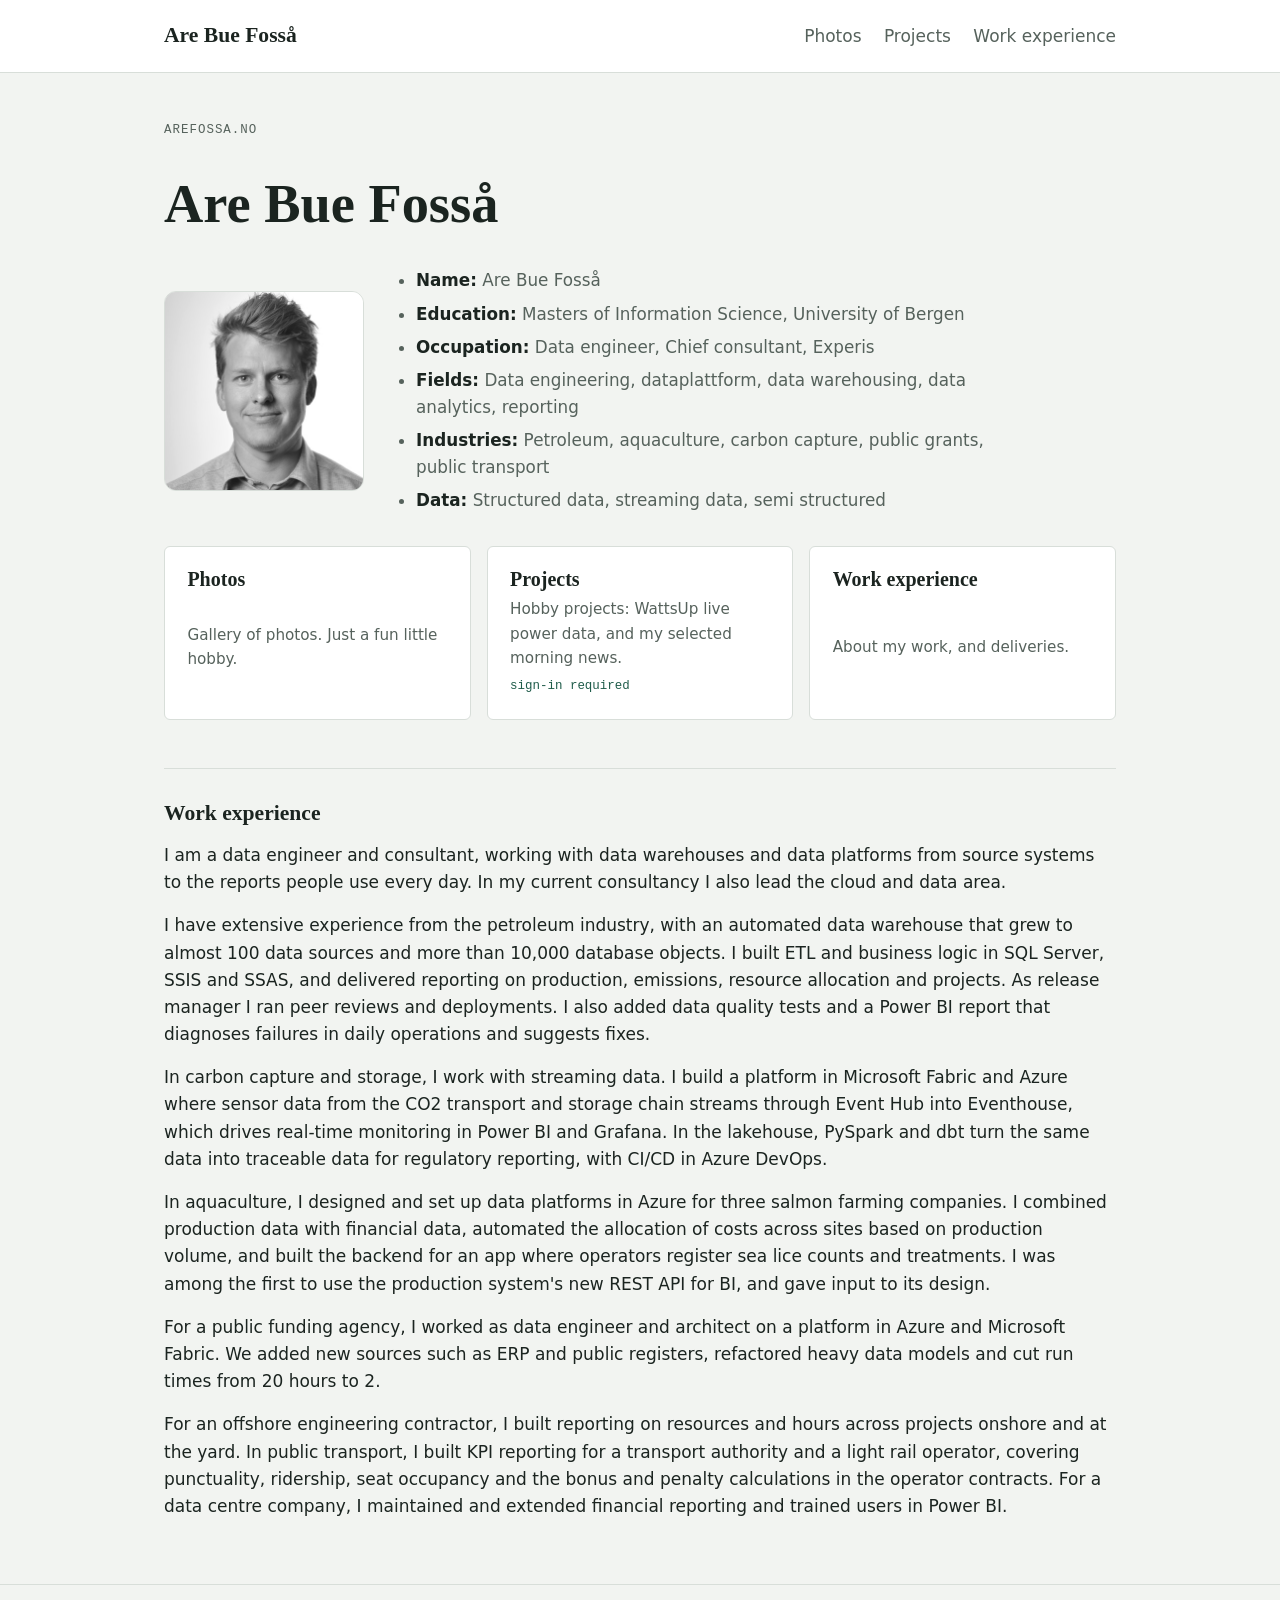
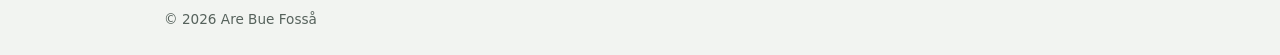
==== index.html @ d6a7818d "flyttet til projects, og lagt til xkcd" ====
<!doctype html>
<html lang="en">
<head>
  <meta charset="utf-8">
  <meta name="viewport" content="width=device-width, initial-scale=1, viewport-fit=cover">
  <title>Are Bue Fosså</title>
  <meta name="description" content="Are Bue Fosså, senior data engineer: photos, projects and work experience.">
  <link rel="icon" href="/assets/favicon.svg" type="image/svg+xml">
  <link rel="stylesheet" href="/assets/style.css">
</head>
<body>
  <header class="site-header">
    <div class="wrap">
      <a class="brand" href="/">Are Bue Fosså</a>
      <nav class="site-nav" aria-label="Main">
        <a href="/photos/">Photos</a>
        <a href="/projects/">Projects</a>
        <a href="/#experience">Work experience</a>
      </nav>
    </div>
  </header>

  <main>
    <div class="wrap">
      <p class="eyebrow">arefossa.no</p>
      <h1>Are Bue Fosså</h1>
      <div class="bio">
        <img class="portrait" src="/assets/portrait.jpg" alt="Are Bue Fosså" width="200" height="200">
        <ul class="facts">
          <li><strong>Name:</strong> Are Bue Fosså</li>
          <li><strong>Education:</strong> Masters of Information Science, University of Bergen</li>
          <li><strong>Occupation:</strong> Data engineer, Chief consultant, Experis</li>
          <li><strong>Fields:</strong> Data engineering, dataplattform, data warehousing, data analytics, reporting</li>
          <li><strong>Industries:</strong> Petroleum, aquaculture, carbon capture, public grants, public transport</li>
          <li><strong>Data:</strong> Structured data, streaming data, semi structured</li>
        </ul>
      </div>

      <ul class="tiles">
        <li>
          <a class="tile" href="/photos/">
            <h2>Photos</h2>
            <p>Gallery of photos. Just a fun little hobby.</p>
          </a>
        </li>
        <li>
          <a class="tile" href="/projects/">
            <h2>Projects</h2>
            <p>Hobby projects: WattsUp live power data, and my selected morning news.</p>
            <span class="meta">sign-in required</span>
          </a>
        </li>
        <li>
          <a class="tile" href="#experience">
            <h2>Work experience</h2>
            <p>About my work, and deliveries.</p>
          </a>
        </li>
      </ul>

      <section class="experience" id="experience" aria-labelledby="experience-title">
        <h2 id="experience-title">Work experience</h2>
        <div class="prose">
          <p>I am a data engineer and consultant, working with data warehouses and data platforms from
            source systems to the reports people use every day. In my current consultancy I also lead the
            cloud and data area.</p>
          <p>I have extensive experience from the petroleum industry, with an automated data warehouse that
            grew to almost 100 data sources and more than 10,000 database objects. I built ETL and business
            logic in SQL Server, SSIS and SSAS, and delivered reporting on production, emissions, resource
            allocation and projects. As release manager I ran peer reviews and deployments. I also added data
            quality tests and a Power BI report that diagnoses failures in daily operations and suggests
            fixes.</p>
          <p>In carbon capture and storage, I work with streaming data. I build a platform in Microsoft Fabric
            and Azure where sensor data from the CO2 transport and storage chain streams through Event Hub
            into Eventhouse, which drives real-time monitoring in Power BI and Grafana. In the lakehouse,
            PySpark and dbt turn the same data into traceable data for regulatory reporting, with CI/CD in
            Azure DevOps.</p>
          <p>In aquaculture, I designed and set up data platforms in Azure for three salmon farming companies.
            I combined production data with financial data, automated the allocation of costs across sites
            based on production volume, and built the backend for an app where operators register sea lice
            counts and treatments. I was among the first to use the production system's new REST API for BI,
            and gave input to its design.</p>
          <p>For a public funding agency, I worked as data engineer and architect on a platform in Azure and
            Microsoft Fabric. We added new sources such as ERP and public registers, refactored heavy data
            models and cut run times from 20 hours to 2.</p>
          <p>For an offshore engineering contractor, I built reporting on resources and hours across projects
            onshore and at the yard. In public transport, I built KPI reporting for a transport authority and a
            light rail operator, covering punctuality, ridership, seat occupancy and the bonus and penalty
            calculations in the operator contracts. For a data centre company, I maintained and extended
            financial reporting and trained users in Power BI.</p>
        </div>
      </section>
    </div>
  </main>

  <footer class="site-footer">
    <div class="wrap">© 2026 Are Bue Fosså</div>
  </footer>
</body>
</html>
---- assets/style.css ----
/* arefossa.no: en enkel personlig forside. Ingen eksterne fonter eller skript, så siden laster
   raskt og sender ingenting til andre. Fargene er tokens, med mørkt tema fra systemet. */
:root {
  --bg: #f2f4f1;
  --surface: #ffffff;
  --fg: #1b2420;
  --muted: #56625c;
  --line: #d8ded9;
  --accent: #1f5c4a;
  --accent-soft: #e2ece7;
  --font-display: Charter, "Bitstream Charter", "Sitka Text", Cambria, Georgia, serif;
  --font-body: system-ui, -apple-system, "Segoe UI", Roboto, "Helvetica Neue", sans-serif;
  --font-mono: ui-monospace, "Cascadia Mono", "SF Mono", Consolas, monospace;
  /* Bakgrunnen bak bildene på /photos/, lik i lyst og mørkt tema. */
  --stage: #0c100f;
  color-scheme: light;
}
@media (prefers-color-scheme: dark) {
  :root {
    --bg: #111715;
    --surface: #18201d;
    --fg: #e2e9e5;
    --muted: #9aa8a1;
    --line: #2a3531;
    --accent: #7cc6aa;
    --accent-soft: #1d2c27;
    color-scheme: dark;
  }
}

* { box-sizing: border-box; }
html { -webkit-text-size-adjust: 100%; }
/* Lenker til #experience glir ned, men ikke for den som har bedt om mindre bevegelse. */
@media (prefers-reduced-motion: no-preference) {
  html { scroll-behavior: smooth; }
}
body {
  margin: 0;
  background: var(--bg);
  color: var(--fg);
  font-family: var(--font-body);
  font-size: 17px;
  line-height: 1.6;
}
a { color: var(--accent); }
a:focus-visible { outline: 3px solid var(--accent); outline-offset: 3px; border-radius: 2px; }

.wrap {
  max-width: 62rem;
  margin: 0 auto;
  padding-left: max(20px, env(safe-area-inset-left, 0px));
  padding-right: max(20px, env(safe-area-inset-right, 0px));
}

/* Toppen: navnet til venstre, menyen til høyre. Brytes til to linjer på smale skjermer. */
.site-header { border-bottom: 1px solid var(--line); background: var(--surface); }
.site-header .wrap {
  display: flex;
  flex-wrap: wrap;
  align-items: baseline;
  justify-content: space-between;
  gap: 0.5rem 2rem;
  padding-block: 1.1rem;
}
.brand {
  font-family: var(--font-display);
  font-size: 1.35rem;
  font-weight: 700;
  color: var(--fg);
  text-decoration: none;
}
.site-nav { display: flex; flex-wrap: wrap; gap: 0.25rem 1.4rem; }
.site-nav a {
  color: var(--muted);
  text-decoration: none;
  font-weight: 500;
  white-space: nowrap;
  padding-block: 0.15rem;
  border-bottom: 2px solid transparent;
}
.site-nav a:hover { color: var(--fg); }
.site-nav a[aria-current="page"] { color: var(--fg); border-bottom-color: var(--accent); }
.ext { font-size: 0.8em; }

main .wrap { padding-block: 3rem 4rem; display: grid; gap: 2rem; }
.eyebrow {
  margin: 0;
  font-family: var(--font-mono);
  font-size: 0.78rem;
  letter-spacing: 0.08em;
  text-transform: uppercase;
  color: var(--muted);
}
h1, h2 { font-family: var(--font-display); line-height: 1.15; text-wrap: balance; margin: 0; }
h1 { font-size: clamp(2.2rem, 6vw, 3.4rem); }
h2 { font-size: 1.35rem; }
.lede { margin: 0; font-size: 1.15rem; color: var(--muted); }
/* Ingen egne maksbredder: alt innhold følger .wrap, så alle sider har samme bredde som forsiden. */
.prose { display: grid; gap: 1rem; }
.prose p { margin: 0; }

/* Forsiden: Work experience under flisene, litt ekstra luft over og en tynn strek som skille. */
.experience { display: grid; gap: 1rem; margin-top: 1rem; padding-top: 2rem; border-top: 1px solid var(--line); }

/* Forsiden: portrettet til venstre for punktlisten, over den på smale skjermer. */
.bio { display: grid; gap: 1.5rem; align-items: center; }
@media (min-width: 640px) {
  .bio { grid-template-columns: 200px 1fr; gap: 2rem; }
}
.portrait {
  display: block;
  width: 200px;
  max-width: 100%;
  height: auto;
  aspect-ratio: 1;
  object-fit: cover;
  border-radius: 12px;
  border: 1px solid var(--line);
}

/* Forsiden: punktlisten om meg. */
/* Ingen maksbredde: listen får hele plassen ved siden av bildet, like bredt som flisene under.
   Blir vinduet smalt, brytes linjene, og text-wrap: pretty hindrer at ett ord står alene. */
.facts { margin: 0; padding-left: 1.25rem; display: grid; gap: 0.4rem; color: var(--muted); font-size: 1.05rem; text-wrap: pretty; }
.facts strong { color: var(--fg); font-weight: 600; }

/* Forsiden: de tre valgene som fliser, tre eller én i bredden, så ingen står alene. */
.tiles {
  list-style: none;
  margin: 0;
  padding: 0;
  display: grid;
  grid-template-columns: 1fr;
  gap: 1rem;
}
@media (min-width: 720px) {
  .tiles { grid-template-columns: repeat(3, 1fr); }
}
.tile {
  display: grid;
  gap: 0.4rem;
  height: 100%;
  padding: 1.3rem 1.4rem 1.4rem;
  background: var(--surface);
  border: 1px solid var(--line);
  border-radius: 6px;
  color: var(--fg);
  text-decoration: none;
  transition: border-color 0.15s ease, transform 0.15s ease;
}
.tile:hover { border-color: var(--accent); transform: translateY(-2px); }
.tile h2 { font-size: 1.25rem; }
.tile p { margin: 0; color: var(--muted); font-size: 0.95rem; }
.tile .meta { font-family: var(--font-mono); font-size: 0.78rem; color: var(--accent); }

/* Bilder: miniatyrer øverst, valgt bilde stort under. Rammen har fast format (3:2) og mørk
   bakgrunn i begge temaer, så siden ikke hopper når bilder med ulikt format byttes. */
.viewer { display: grid; gap: 1rem; min-width: 0; }
.thumbs {
  position: relative;
  list-style: none;
  margin: 0;
  padding: 4px 4px 6px;
  display: flex;
  gap: 0.6rem;
  overflow-x: auto;
  scroll-snap-type: x proximity;
}
.thumbs li { flex: 0 0 auto; scroll-snap-align: start; }
.thumbs a {
  display: block;
  width: 8.5rem;
  aspect-ratio: 3 / 2;
  border-radius: 4px;
  overflow: hidden;
  background: var(--stage);
  opacity: 0.6;
  outline: 2px solid transparent;
  outline-offset: 2px;
  transition: opacity 0.15s ease, outline-color 0.15s ease;
}
.thumbs a:hover { opacity: 1; }
.thumbs a[aria-current="true"] { opacity: 1; outline-color: var(--accent); }
.thumbs a:focus-visible { opacity: 1; outline: 3px solid var(--accent); }
.thumbs img { display: block; width: 100%; height: 100%; object-fit: cover; }
@media (max-width: 559px) {
  .thumbs a { width: 6.5rem; }
}

.stage { position: relative; }
.stage figure { margin: 0; display: none; gap: 0.6rem; }
.viewer.js .stage figure.is-current,
.viewer:not(.js) .stage figure:target,
.viewer:not(.js) .stage:not(:has(figure:target)) figure:first-of-type { display: grid; }
/* Rammen er aldri høyere enn det meste av skjermen. Da blir den bredere enn 3:2, og bildet får
   mørke kanter på sidene i stedet. */
.frame {
  width: 100%;
  aspect-ratio: 3 / 2;
  max-height: 80vh;
  max-height: 80svh;
  background: var(--stage);
  border-radius: 6px;
  overflow: hidden;
  touch-action: pan-y;
}
.frame img { display: block; width: 100%; height: 100%; object-fit: contain; }
.stage figcaption { display: flex; flex-wrap: wrap; align-items: baseline; gap: 0.2rem 1rem; }
.stage .title { font-family: var(--font-display); font-weight: 700; font-size: 1.15rem; }
.stage .when, .stage .count { font-family: var(--font-mono); font-size: 0.8rem; color: var(--muted); }
.stage .count { margin-left: auto; }

/* Bla-knappene ligger over rammen, midt på høyden. Bare med skript. */
.nav {
  position: absolute;
  top: 0;
  left: 0;
  width: 100%;
  aspect-ratio: 3 / 2;
  max-height: 80vh;
  max-height: 80svh;
  display: flex;
  justify-content: space-between;
  align-items: center;
  padding: 0 0.6rem;
  pointer-events: none;
}
.viewer:not(.js) .nav { display: none; }
.nav button {
  pointer-events: auto;
  display: grid;
  place-items: center;
  width: 2.75rem;
  height: 2.75rem;
  padding: 0 0 0.15rem;
  border: 0;
  border-radius: 50%;
  background: rgb(0 0 0 / 0.45);
  color: #fff;
  font: 1.6rem/1 var(--font-body);
  cursor: pointer;
}
.nav button:hover { background: rgb(0 0 0 / 0.7); }
.nav button:focus-visible { outline: 3px solid #fff; outline-offset: 2px; }

.sr-only {
  position: absolute;
  width: 1px;
  height: 1px;
  margin: -1px;
  padding: 0;
  overflow: hidden;
  clip: rect(0 0 0 0);
  white-space: nowrap;
  border: 0;
}

/* Morning news: lenker til rapportene i Claude. */
.reports { list-style: none; margin: 0; padding: 0; display: grid; gap: 1rem; }
.report { display: grid; gap: 0.35rem; }
.note {
  margin: 0;
  padding: 0.8rem 1rem;
  border-left: 3px solid var(--accent);
  background: var(--accent-soft);
  border-radius: 0 4px 4px 0;
  color: var(--fg);
  font-size: 0.92rem;
}

/* Morning news: rapportene øverst og dagens xkcd under, i full bredde som resten av siden. */
.morning { display: grid; gap: 1.5rem; }
.morning-reports { display: grid; gap: 1rem; }
.xkcd { margin: 0; gap: 0.8rem; height: auto; }
.xkcd:hover { border-color: var(--line); transform: none; } /* boksen er ikke én lenke */
.xkcd-head { display: grid; gap: 0.2rem; }
.xkcd-title { color: inherit; text-decoration: none; }
.xkcd-title:hover { text-decoration: underline; }
/* Stripene er svart på hvitt, så de får hvit bakgrunn også i mørkt tema. */
.xkcd img { display: block; max-width: 100%; height: auto; margin-inline: auto; background: #fff; padding: 0.5rem; border-radius: 4px; }
.xkcd img[hidden] { display: none; }
.xkcd figcaption { display: grid; gap: 0.5rem; }
.xkcd-alt { font-style: italic; }
.xkcd .xkcd-credit { font-size: 0.8rem; }
.xkcd-credit a { color: inherit; }

/* Morning news: innlogging med Google og meldinger på sidene som leser fra Drive. */
.signin { display: flex; flex-wrap: wrap; align-items: center; gap: 0.5rem 1rem; }
.signin[hidden] { display: none; }
.button {
  font: inherit;
  font-weight: 600;
  padding: 0.55rem 1rem;
  border-radius: 4px;
  border: 1px solid var(--accent);
  background: var(--accent);
  color: var(--surface);
  cursor: pointer;
}
.button:disabled { opacity: 0.5; cursor: wait; }
.button:focus-visible { outline: 3px solid var(--accent); outline-offset: 2px; }
.status { margin: 0; font-size: 0.88rem; color: var(--muted); }
.message { margin: 0; padding: 1rem 1.1rem; background: var(--surface); border: 1px solid var(--line); border-radius: 6px; color: var(--muted); }

.site-footer { border-top: 1px solid var(--line); }
.site-footer .wrap { padding-block: 1.5rem; font-size: 0.85rem; color: var(--muted); }

@media (prefers-reduced-motion: reduce) {
  .tile, .thumbs a { transition: none; }
  .tile:hover { transform: none; }
}
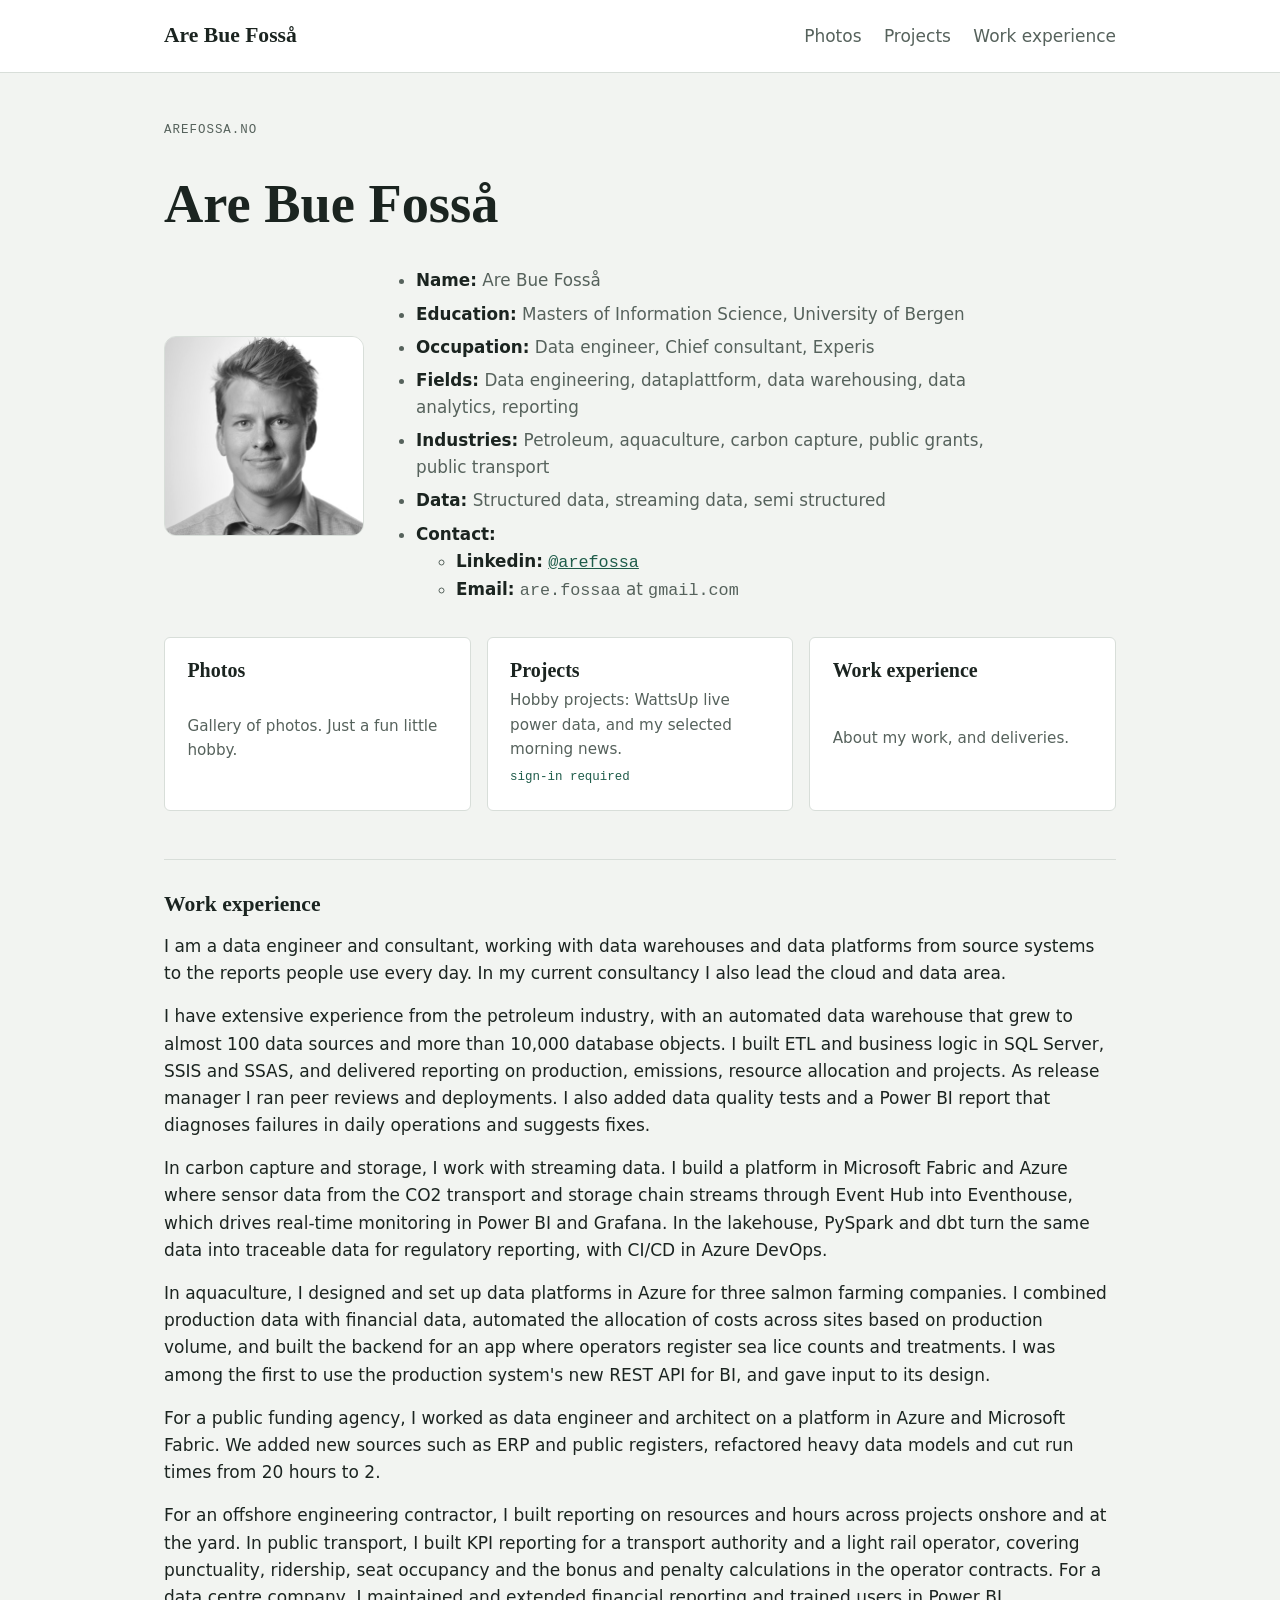
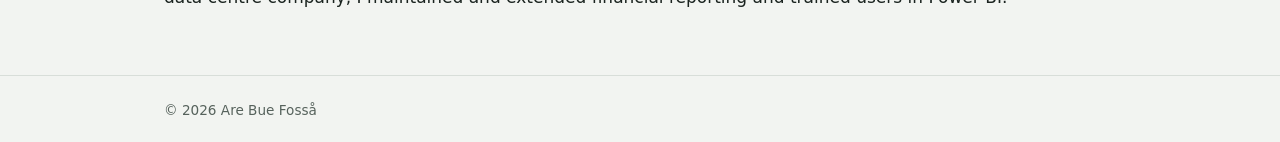
==== commit ed284877: "added contact" ====
--- a/index.html
+++ b/index.html
@@ -33,6 +33,14 @@
           <li><strong>Fields:</strong> Data engineering, dataplattform, data warehousing, data analytics, reporting</li>
           <li><strong>Industries:</strong> Petroleum, aquaculture, carbon capture, public grants, public transport</li>
           <li><strong>Data:</strong> Structured data, streaming data, semi structured</li>
+          <li><strong>Contact:</strong> 
+              <ul>
+                <li><strong>Linkedin:</strong> <a href="https://www.linkedin.com/in/are-foss%C3%A5-92b20882/">
+                  <code>@arefossa</code>
+                </a></li>
+                <li><strong>Email:</strong> <code>are.fossaa</code> at <code>gmail.com</code></li>
+              </ul>
+            </li>
         </ul>
       </div>
 
--- a/assets/style.css
+++ b/assets/style.css
@@ -124,7 +124,8 @@
 .facts { margin: 0; padding-left: 1.25rem; display: grid; gap: 0.4rem; color: var(--muted); font-size: 1.05rem; text-wrap: pretty; }
 .facts strong { color: var(--fg); font-weight: 600; }
 
-/* Forsiden: de tre valgene som fliser, tre eller én i bredden, så ingen står alene. */
+/* Fliser (forsiden og Projects): alle på én rad som fyller hele bredden, uansett om det er to eller
+   tre. På smale skjermer står de under hverandre, så ingen står alene på en rad. */
 .tiles {
   list-style: none;
   margin: 0;
@@ -134,7 +135,7 @@
   gap: 1rem;
 }
 @media (min-width: 720px) {
-  .tiles { grid-template-columns: repeat(3, 1fr); }
+  .tiles { grid-template-columns: none; grid-auto-flow: column; grid-auto-columns: 1fr; }
 }
 .tile {
   display: grid;
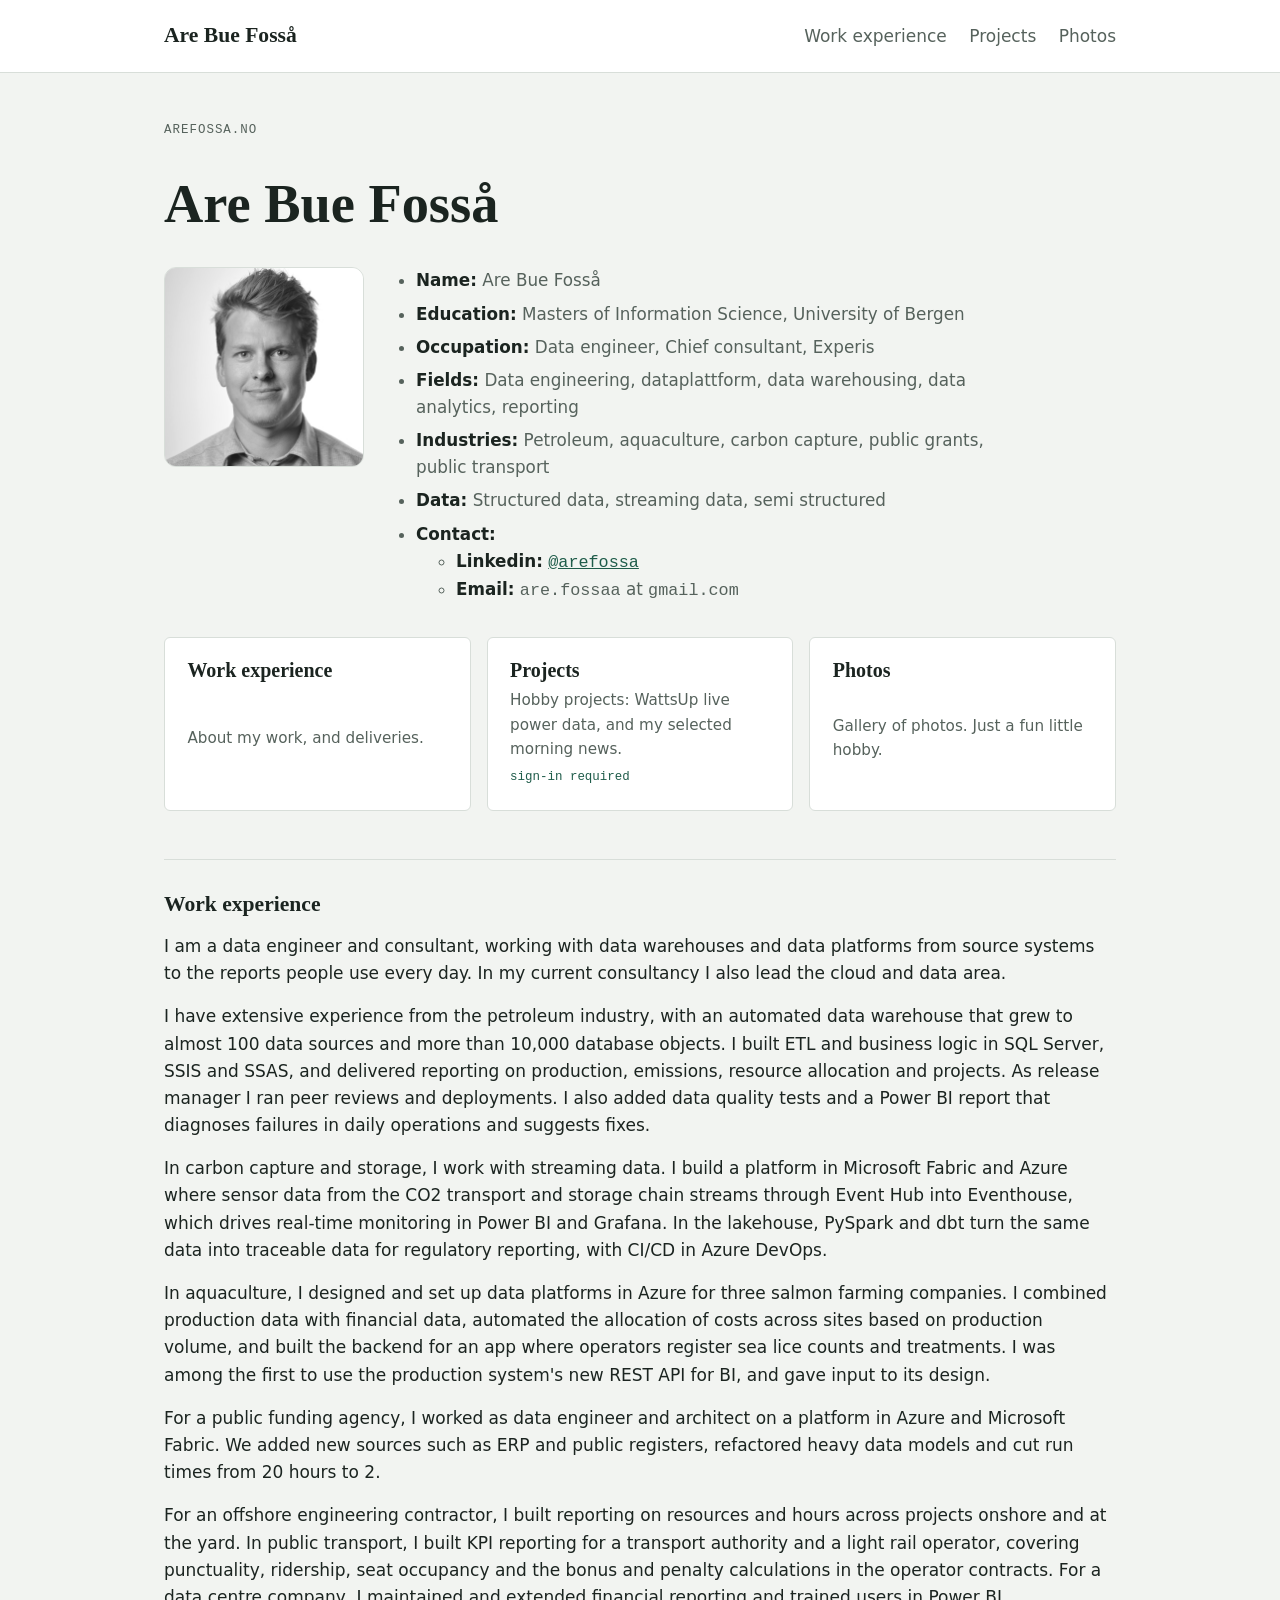
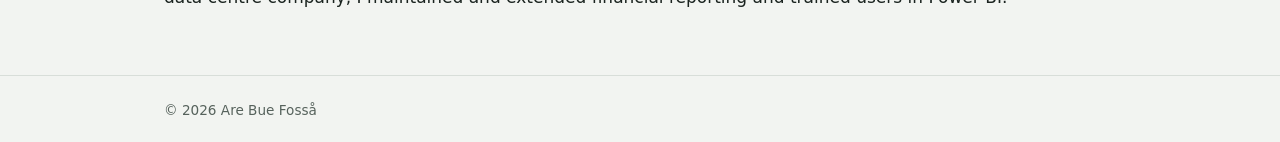
==== commit 2118c70d: "changed the order of objects" ====
--- a/index.html
+++ b/index.html
@@ -13,9 +13,9 @@
     <div class="wrap">
       <a class="brand" href="/">Are Bue Fosså</a>
       <nav class="site-nav" aria-label="Main">
+        <a href="/#experience">Work experience</a>
+        <a href="/projects/">Projects</a>
         <a href="/photos/">Photos</a>
-        <a href="/projects/">Projects</a>
-        <a href="/#experience">Work experience</a>
       </nav>
     </div>
   </header>
@@ -46,9 +46,9 @@
 
       <ul class="tiles">
         <li>
-          <a class="tile" href="/photos/">
-            <h2>Photos</h2>
-            <p>Gallery of photos. Just a fun little hobby.</p>
+          <a class="tile" href="#experience">
+            <h2>Work experience</h2>
+            <p>About my work, and deliveries.</p>
           </a>
         </li>
         <li>
@@ -59,9 +59,9 @@
           </a>
         </li>
         <li>
-          <a class="tile" href="#experience">
-            <h2>Work experience</h2>
-            <p>About my work, and deliveries.</p>
+          <a class="tile" href="/photos/">
+            <h2>Photos</h2>
+            <p>Gallery of photos. Just a fun little hobby.</p>
           </a>
         </li>
       </ul>
--- a/assets/style.css
+++ b/assets/style.css
@@ -102,8 +102,8 @@
 /* Forsiden: Work experience under flisene, litt ekstra luft over og en tynn strek som skille. */
 .experience { display: grid; gap: 1rem; margin-top: 1rem; padding-top: 2rem; border-top: 1px solid var(--line); }
 
-/* Forsiden: portrettet til venstre for punktlisten, over den på smale skjermer. */
-.bio { display: grid; gap: 1.5rem; align-items: center; }
+/* Forsiden: portrettet til venstre for punktlisten, toppen på linje med første punkt. Over listen på smale skjermer. */
+.bio { display: grid; gap: 1.5rem; align-items: start; }
 @media (min-width: 640px) {
   .bio { grid-template-columns: 200px 1fr; gap: 2rem; }
 }
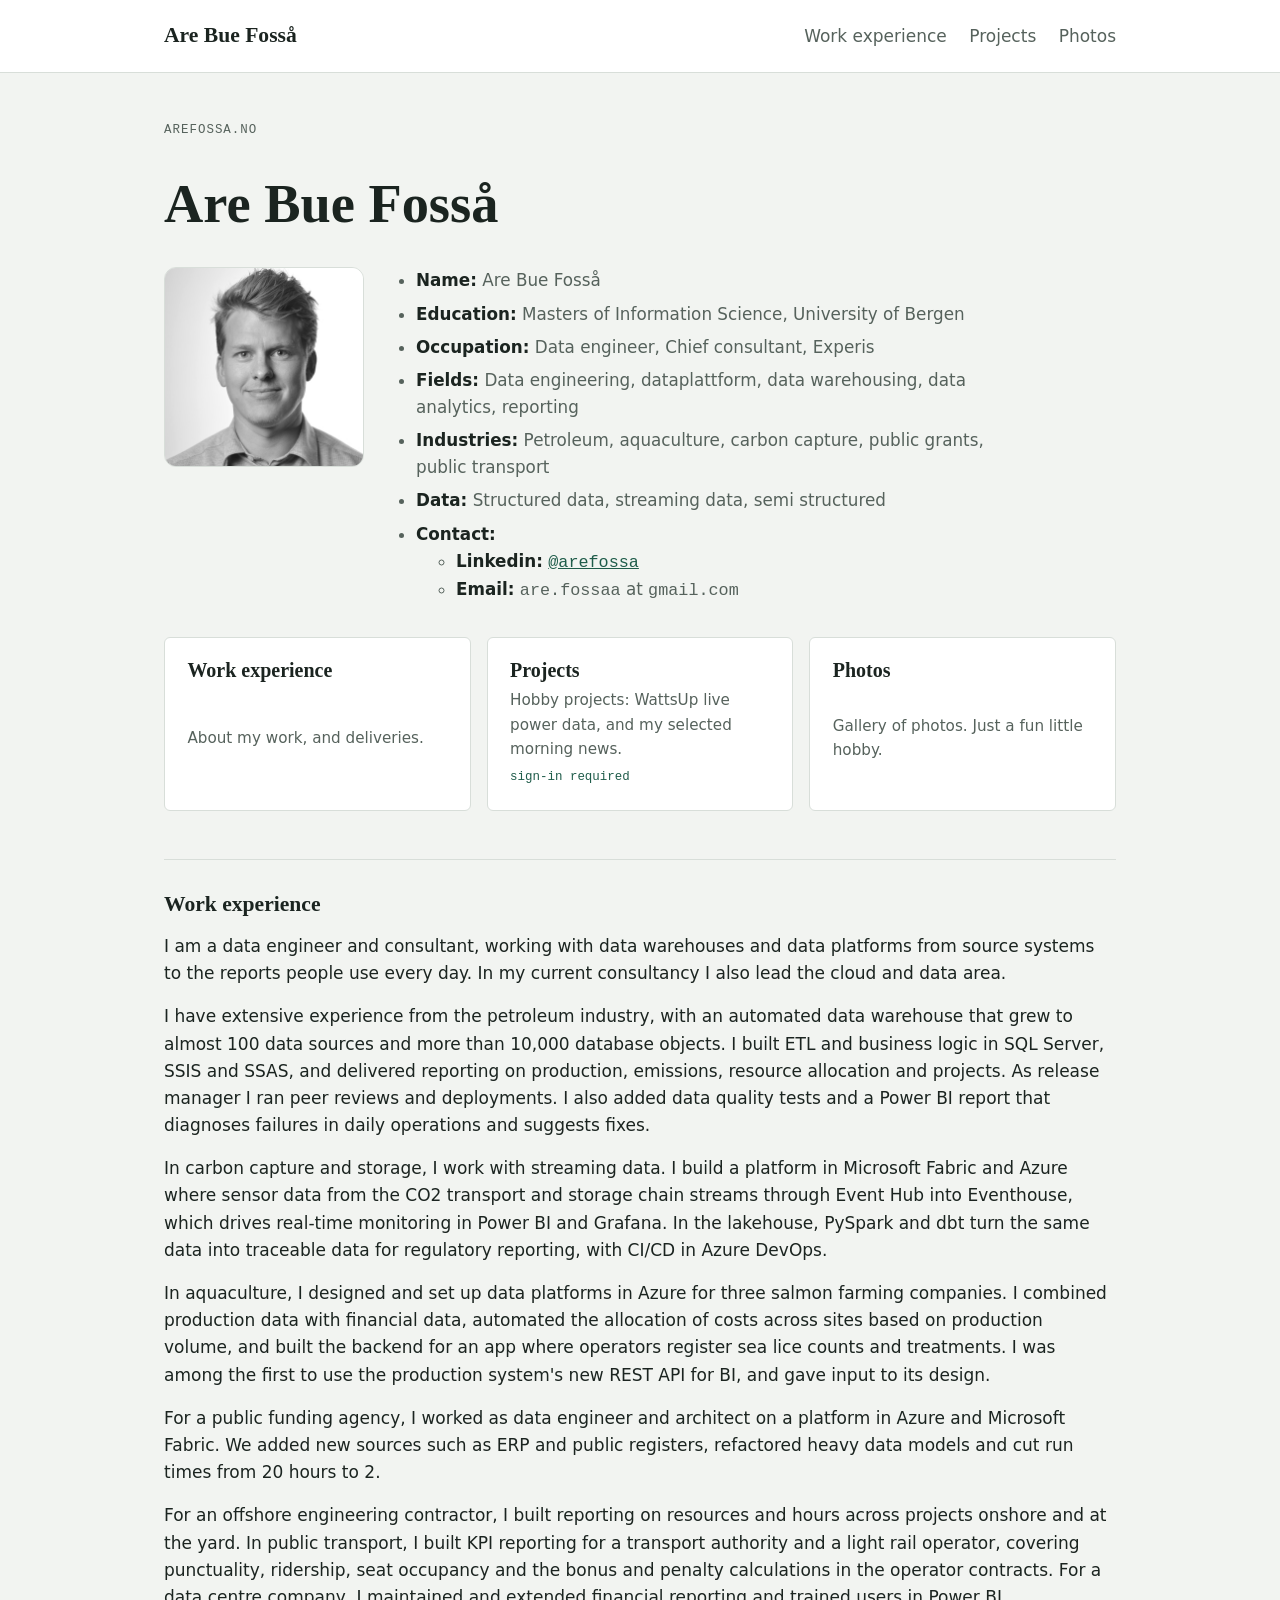
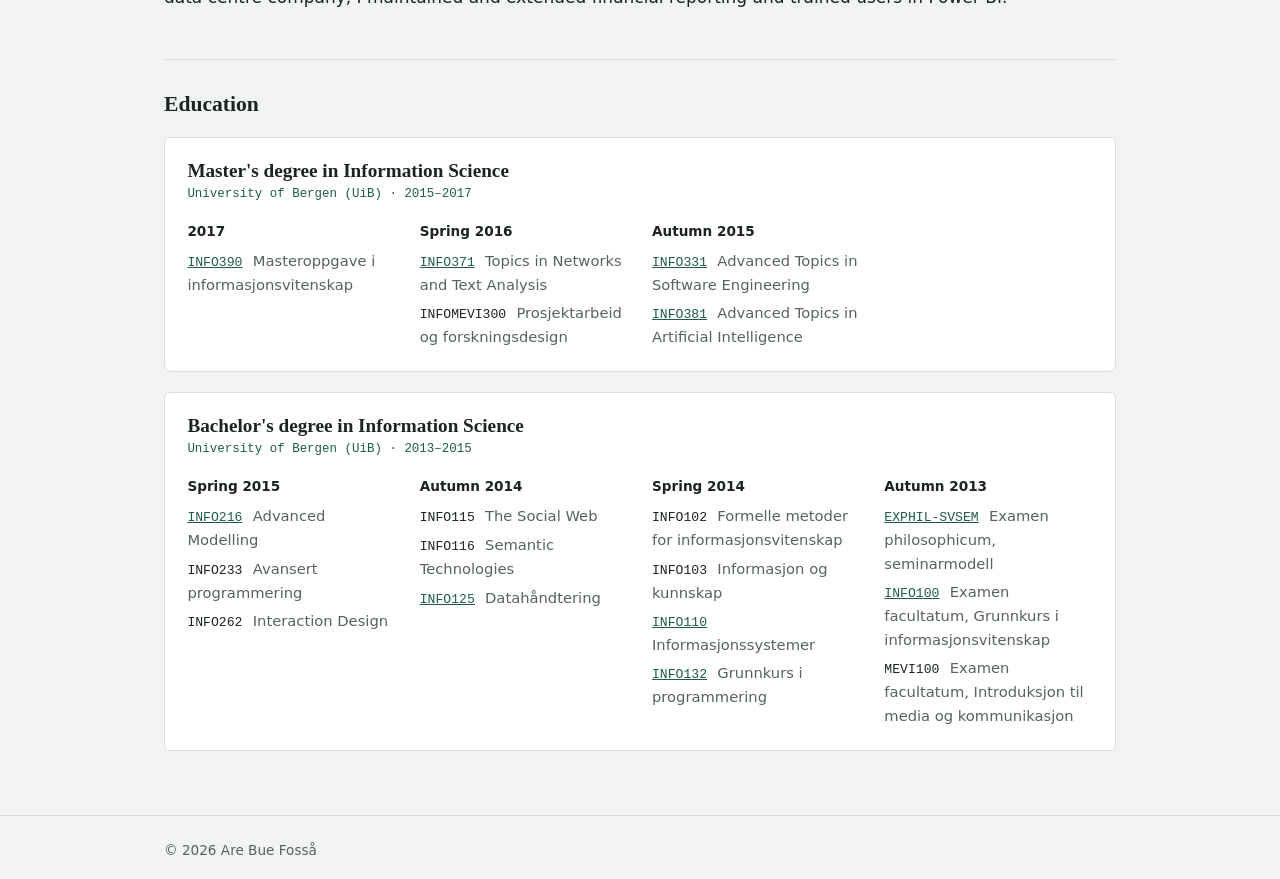
==== commit afbdeccf: "la til education" ====
--- a/index.html
+++ b/index.html
@@ -98,6 +98,83 @@
             financial reporting and trained users in Power BI.</p>
         </div>
       </section>
+
+      <!-- Fagkodene lenker til UiBs emnesider der de fortsatt finnes. Fag som er lagt ned (404 hos UiB)
+           står uten lenke. -->
+      <section class="education" id="education" aria-labelledby="education-title">
+        <h2 id="education-title">Education</h2>
+
+        <article class="degree">
+          <div class="degree-head">
+            <h3>Master's degree in Information Science</h3>
+            <p class="meta">University of Bergen (UiB) · 2015–2017</p>
+          </div>
+          <div class="terms">
+            <div class="term">
+              <h4>2017</h4>
+              <ul class="courses">
+                <li><a href="https://www.uib.no/en/studies/courses/info390">INFO390</a> Masteroppgave i informasjonsvitenskap</li>
+              </ul>
+            </div>
+            <div class="term">
+              <h4>Spring 2016</h4>
+              <ul class="courses">
+                <li><a href="https://www.uib.no/en/studies/courses/info371">INFO371</a> Topics in Networks and Text Analysis</li>
+                <li><span class="code">INFOMEVI300</span> Prosjektarbeid og forskningsdesign</li>
+              </ul>
+            </div>
+            <div class="term">
+              <h4>Autumn 2015</h4>
+              <ul class="courses">
+                <li><a href="https://www.uib.no/en/studies/courses/info331">INFO331</a> Advanced Topics in Software Engineering</li>
+                <li><a href="https://www.uib.no/en/studies/courses/info381">INFO381</a> Advanced Topics in Artificial Intelligence</li>
+              </ul>
+            </div>
+          </div>
+        </article>
+
+        <article class="degree">
+          <div class="degree-head">
+            <h3>Bachelor's degree in Information Science</h3>
+            <p class="meta">University of Bergen (UiB) · 2013–2015</p>
+          </div>
+          <div class="terms">
+            <div class="term">
+              <h4>Spring 2015</h4>
+              <ul class="courses">
+                <li><a href="https://www.uib.no/en/studies/courses/info216">INFO216</a> Advanced Modelling</li>
+                <li><span class="code">INFO233</span> Avansert programmering</li>
+                <li><span class="code">INFO262</span> Interaction Design</li>
+              </ul>
+            </div>
+            <div class="term">
+              <h4>Autumn 2014</h4>
+              <ul class="courses">
+                <li><span class="code">INFO115</span> The Social Web</li>
+                <li><span class="code">INFO116</span> Semantic Technologies</li>
+                <li><a href="https://www.uib.no/en/studies/courses/info125">INFO125</a> Datahåndtering</li>
+              </ul>
+            </div>
+            <div class="term">
+              <h4>Spring 2014</h4>
+              <ul class="courses">
+                <li><span class="code">INFO102</span> Formelle metoder for informasjonsvitenskap</li>
+                <li><span class="code">INFO103</span> Informasjon og kunnskap</li>
+                <li><a href="https://www.uib.no/en/studies/courses/info110">INFO110</a> Informasjonssystemer</li>
+                <li><a href="https://www.uib.no/en/studies/courses/info132">INFO132</a> Grunnkurs i programmering</li>
+              </ul>
+            </div>
+            <div class="term">
+              <h4>Autumn 2013</h4>
+              <ul class="courses">
+                <li><a href="https://www.uib.no/en/studies/courses/exphil-svsem">EXPHIL-SVSEM</a> Examen philosophicum, seminarmodell</li>
+                <li><a href="https://www.uib.no/en/studies/courses/info100">INFO100</a> Examen facultatum, Grunnkurs i informasjonsvitenskap</li>
+                <li><span class="code">MEVI100</span> Examen facultatum, Introduksjon til media og kommunikasjon</li>
+              </ul>
+            </div>
+          </div>
+        </article>
+      </section>
     </div>
   </main>
 
--- a/assets/style.css
+++ b/assets/style.css
@@ -100,7 +100,27 @@
 .prose p { margin: 0; }
 
 /* Forsiden: Work experience under flisene, litt ekstra luft over og en tynn strek som skille. */
-.experience { display: grid; gap: 1rem; margin-top: 1rem; padding-top: 2rem; border-top: 1px solid var(--line); }
+.experience, .education { display: grid; gap: 1rem; margin-top: 1rem; padding-top: 2rem; border-top: 1px solid var(--line); }
+
+/* Forsiden: Education. Ett kort per studieprogram, semestrene side om side i kortet og under
+   hverandre på smale skjermer. Kortene følger sidebredden, som alt annet. */
+.education { gap: 1.25rem; }
+.degree {
+  display: grid;
+  gap: 1rem;
+  padding: 1.3rem 1.4rem 1.4rem;
+  background: var(--surface);
+  border: 1px solid var(--line);
+  border-radius: 6px;
+}
+.degree-head { display: grid; gap: 0.2rem; }
+.degree h3 { margin: 0; font-family: var(--font-display); font-size: 1.2rem; line-height: 1.2; }
+.degree .meta { margin: 0; font-family: var(--font-mono); font-size: 0.78rem; color: var(--accent); }
+.terms { display: grid; gap: 1rem 1.5rem; grid-template-columns: repeat(auto-fill, minmax(13rem, 1fr)); }
+.term h4 { margin: 0 0 0.4rem; font-size: 0.85rem; font-weight: 600; color: var(--fg); }
+.courses { list-style: none; margin: 0; padding: 0; display: grid; gap: 0.3rem; color: var(--muted); font-size: 0.92rem; }
+.courses a, .courses .code { font-family: var(--font-mono); font-size: 0.82rem; margin-right: 0.35rem; }
+.courses .code { color: var(--fg); }
 
 /* Forsiden: portrettet til venstre for punktlisten, toppen på linje med første punkt. Over listen på smale skjermer. */
 .bio { display: grid; gap: 1.5rem; align-items: start; }
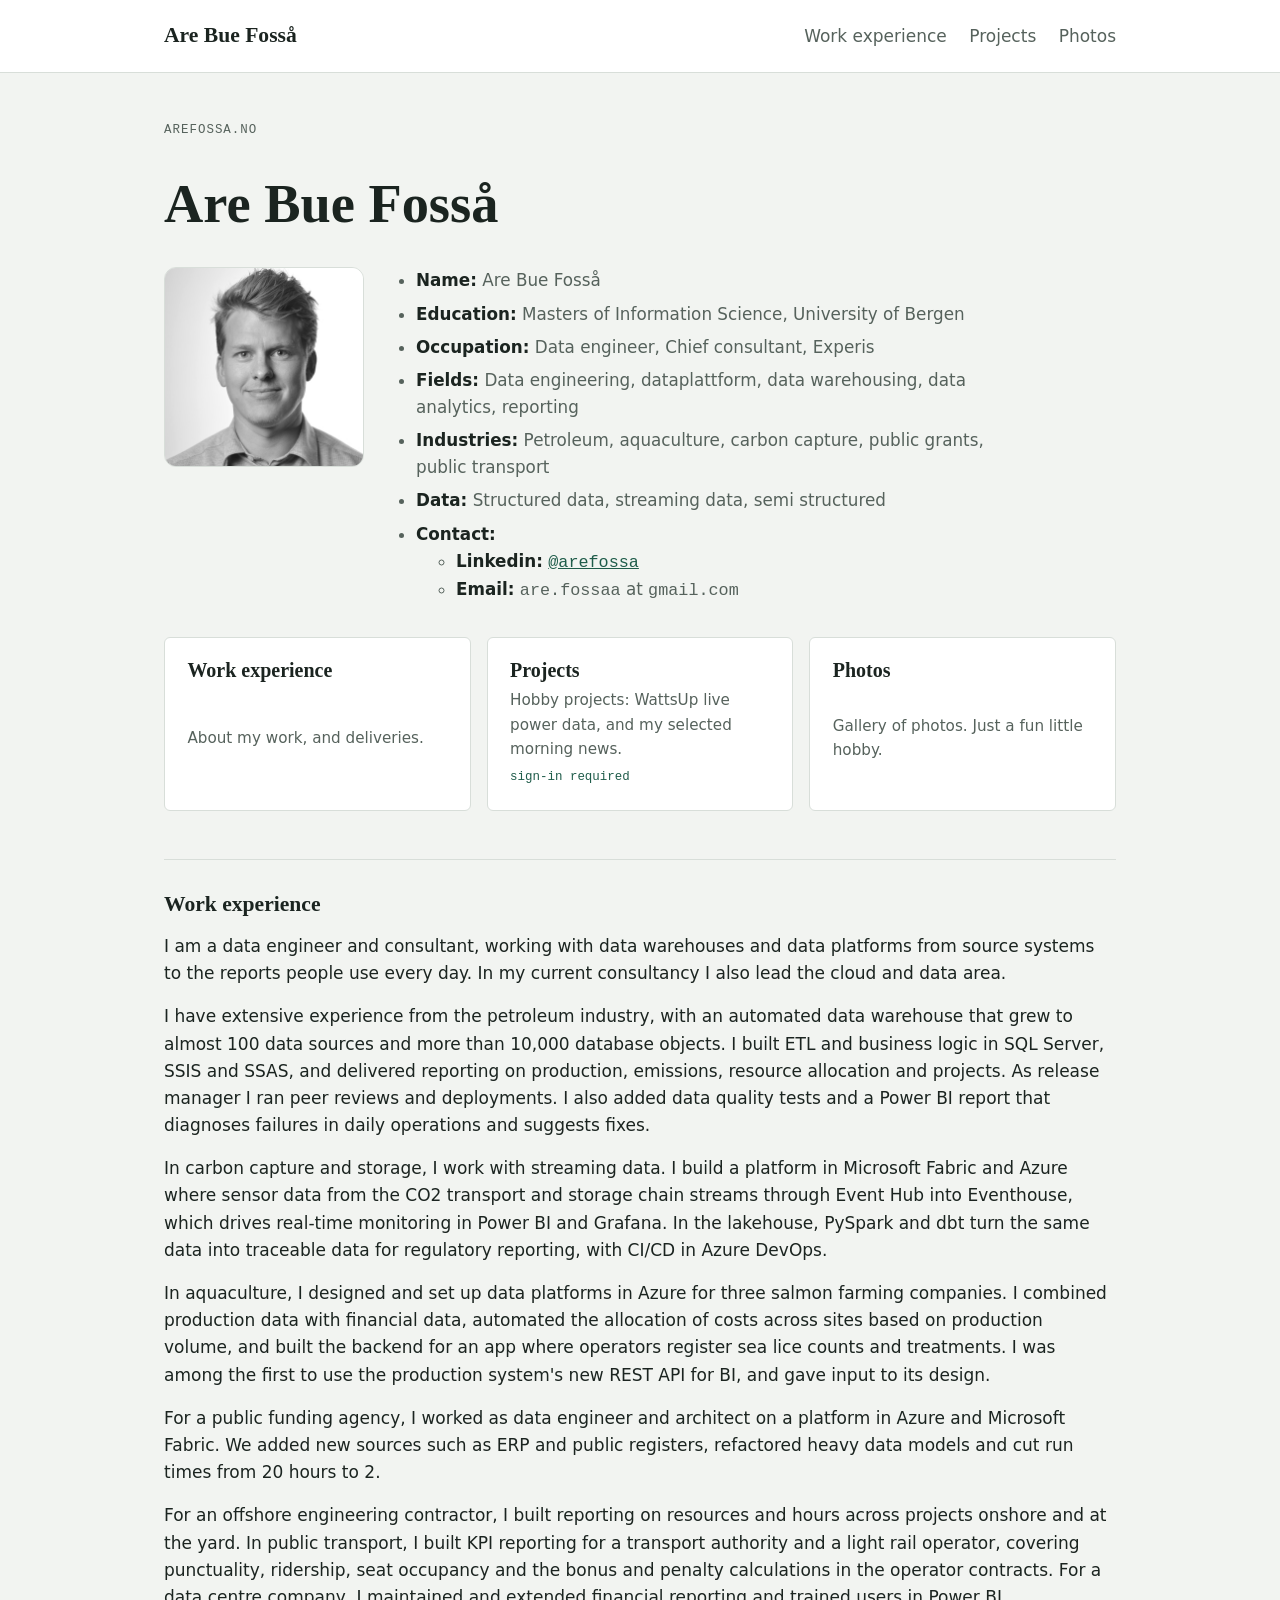
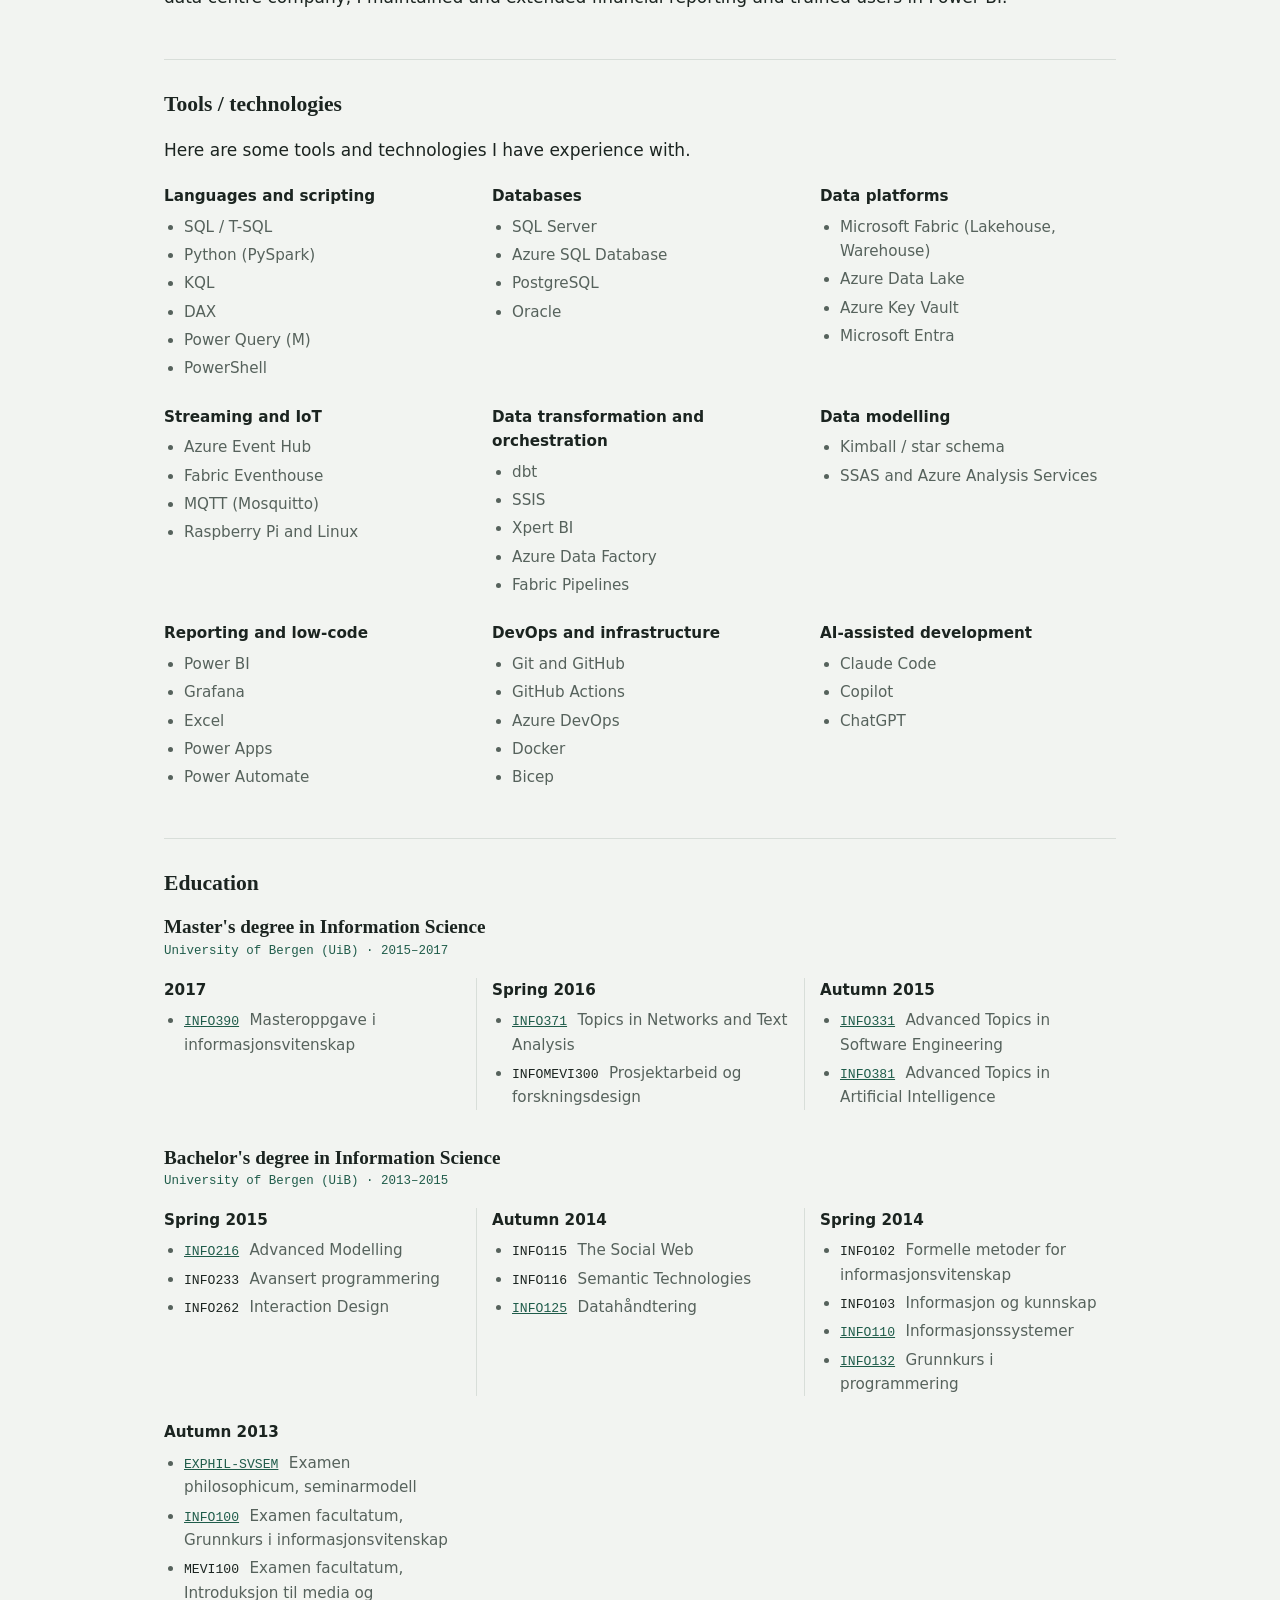
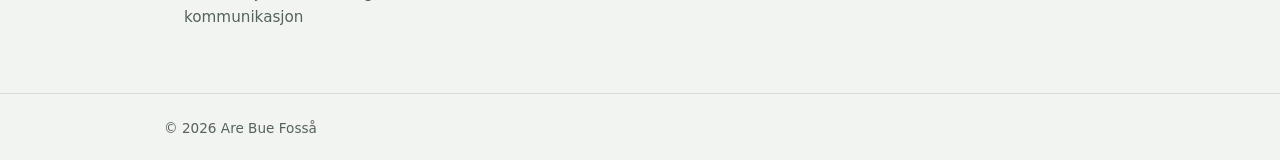
==== commit 65999a15: "la til tools, endret education" ====
--- a/index.html
+++ b/index.html
@@ -99,6 +99,100 @@
         </div>
       </section>
 
+      <!-- Verktøy og teknologier fra CV-en, gruppert etter hva de brukes til. Hver teknologi står bare
+           ett sted. -->
+      <section class="skills" id="skills" aria-labelledby="skills-title">
+        <h2 id="skills-title">Tools / technologies</h2>
+        <div class="prose">
+          <p>Here are some tools and technologies I have experience with.</p>
+        </div>
+        <div class="skill-groups">
+          <div class="skill-group">
+            <h3>Languages and scripting</h3>
+            <ul>
+              <li>SQL / T-SQL</li>
+              <li>Python (PySpark)</li>
+              <li>KQL</li>
+              <li>DAX</li>
+              <li>Power Query (M)</li>
+              <li>PowerShell</li>
+            </ul>
+          </div>
+          <div class="skill-group">
+            <h3>Databases</h3>
+            <ul>
+              <li>SQL Server</li>
+              <li>Azure SQL Database</li>
+              <li>PostgreSQL</li>
+              <li>Oracle</li>
+            </ul>
+          </div>
+          <div class="skill-group">
+            <h3>Data platforms</h3>
+            <ul>
+              <li>Microsoft Fabric (Lakehouse, Warehouse)</li>
+              <li>Azure Data Lake</li>
+              <li>Azure Key Vault</li>
+              <li>Microsoft Entra</li>
+            </ul>
+          </div>
+          <div class="skill-group">
+            <h3>Streaming and IoT</h3>
+            <ul>
+              <li>Azure Event Hub</li>
+              <li>Fabric Eventhouse</li>
+              <li>MQTT (Mosquitto)</li>
+              <li>Raspberry Pi and Linux</li>
+            </ul>
+          </div>
+          <div class="skill-group">
+            <h3>Data transformation and orchestration</h3>
+            <ul>
+              <li>dbt</li>
+              <li>SSIS</li>
+              <li>Xpert BI</li>
+              <li>Azure Data Factory</li>
+              <li>Fabric Pipelines</li>
+            </ul>
+          </div>
+          <div class="skill-group">
+            <h3>Data modelling</h3>
+            <ul>
+              <li>Kimball / star schema</li>
+              <li>SSAS and Azure Analysis Services</li>
+            </ul>
+          </div>
+          <div class="skill-group">
+            <h3>Reporting and low-code</h3>
+            <ul>
+              <li>Power BI</li>
+              <li>Grafana</li>
+              <li>Excel</li>
+              <li>Power Apps</li>
+              <li>Power Automate</li>
+            </ul>
+          </div>
+          <div class="skill-group">
+            <h3>DevOps and infrastructure</h3>
+            <ul>
+              <li>Git and GitHub</li>
+              <li>GitHub Actions</li>
+              <li>Azure DevOps</li>
+              <li>Docker</li>
+              <li>Bicep</li>
+            </ul>
+          </div>
+          <div class="skill-group">
+            <h3>AI-assisted development</h3>
+            <ul>
+              <li>Claude Code</li>
+              <li>Copilot</li>
+              <li>ChatGPT</li>
+            </ul>
+          </div>
+        </div>
+      </section>
+
       <!-- Fagkodene lenker til UiBs emnesider der de fortsatt finnes. Fag som er lagt ned (404 hos UiB)
            står uten lenke. -->
       <section class="education" id="education" aria-labelledby="education-title">
--- a/assets/style.css
+++ b/assets/style.css
@@ -100,25 +100,28 @@
 .prose p { margin: 0; }
 
 /* Forsiden: Work experience under flisene, litt ekstra luft over og en tynn strek som skille. */
-.experience, .education { display: grid; gap: 1rem; margin-top: 1rem; padding-top: 2rem; border-top: 1px solid var(--line); }
-
-/* Forsiden: Education. Ett kort per studieprogram, semestrene side om side i kortet og under
-   hverandre på smale skjermer. Kortene følger sidebredden, som alt annet. */
+.experience, .skills, .education { display: grid; gap: 1rem; margin-top: 1rem; padding-top: 2rem; border-top: 1px solid var(--line); }
+
+/* Forsiden: Tools / technologies og semestrene i Education. En overskrift og en punktliste per
+   kategori eller semester, uten kort, og så mange kolonner som får plass. */
+.skills { gap: 1.25rem; }
+.skill-groups, .terms { display: grid; gap: 1.5rem 2rem; grid-template-columns: repeat(auto-fill, minmax(15rem, 1fr)); }
+.skill-group h3, .term h4 { margin: 0 0 0.4rem; font-size: 0.95rem; font-weight: 600; color: var(--fg); }
+.skill-group ul, .courses { margin: 0; padding-left: 1.25rem; display: grid; gap: 0.25rem; color: var(--muted); font-size: 0.95rem; }
+
+/* Forsiden: Education. Hver grad har eget navn og egne semestre, med ekstra luft mellom gradene. */
 .education { gap: 1.25rem; }
-.degree {
-  display: grid;
-  gap: 1rem;
-  padding: 1.3rem 1.4rem 1.4rem;
-  background: var(--surface);
-  border: 1px solid var(--line);
-  border-radius: 6px;
-}
+.degree { display: grid; gap: 1rem; }
+.degree + .degree { margin-top: 1rem; }
 .degree-head { display: grid; gap: 0.2rem; }
 .degree h3 { margin: 0; font-family: var(--font-display); font-size: 1.2rem; line-height: 1.2; }
 .degree .meta { margin: 0; font-family: var(--font-mono); font-size: 0.78rem; color: var(--accent); }
-.terms { display: grid; gap: 1rem 1.5rem; grid-template-columns: repeat(auto-fill, minmax(13rem, 1fr)); }
-.term h4 { margin: 0 0 0.4rem; font-size: 0.85rem; font-weight: 600; color: var(--fg); }
-.courses { list-style: none; margin: 0; padding: 0; display: grid; gap: 0.3rem; color: var(--muted); font-size: 0.92rem; }
+/* Loddrett strek midt i mellomrommet mellom semestrene, i samme stil som strekene mellom seksjonene.
+   Første semester på hver rad får også en strek, men den havner utenfor og skjules av overflow, så
+   det blir bare streker mellom kolonnene og ingen på mobil. */
+.terms { overflow: hidden; }
+.term { position: relative; }
+.term::before { content: ""; position: absolute; top: 0; bottom: 0; left: -1rem; border-left: 1px solid var(--line); }
 .courses a, .courses .code { font-family: var(--font-mono); font-size: 0.82rem; margin-right: 0.35rem; }
 .courses .code { color: var(--fg); }
 
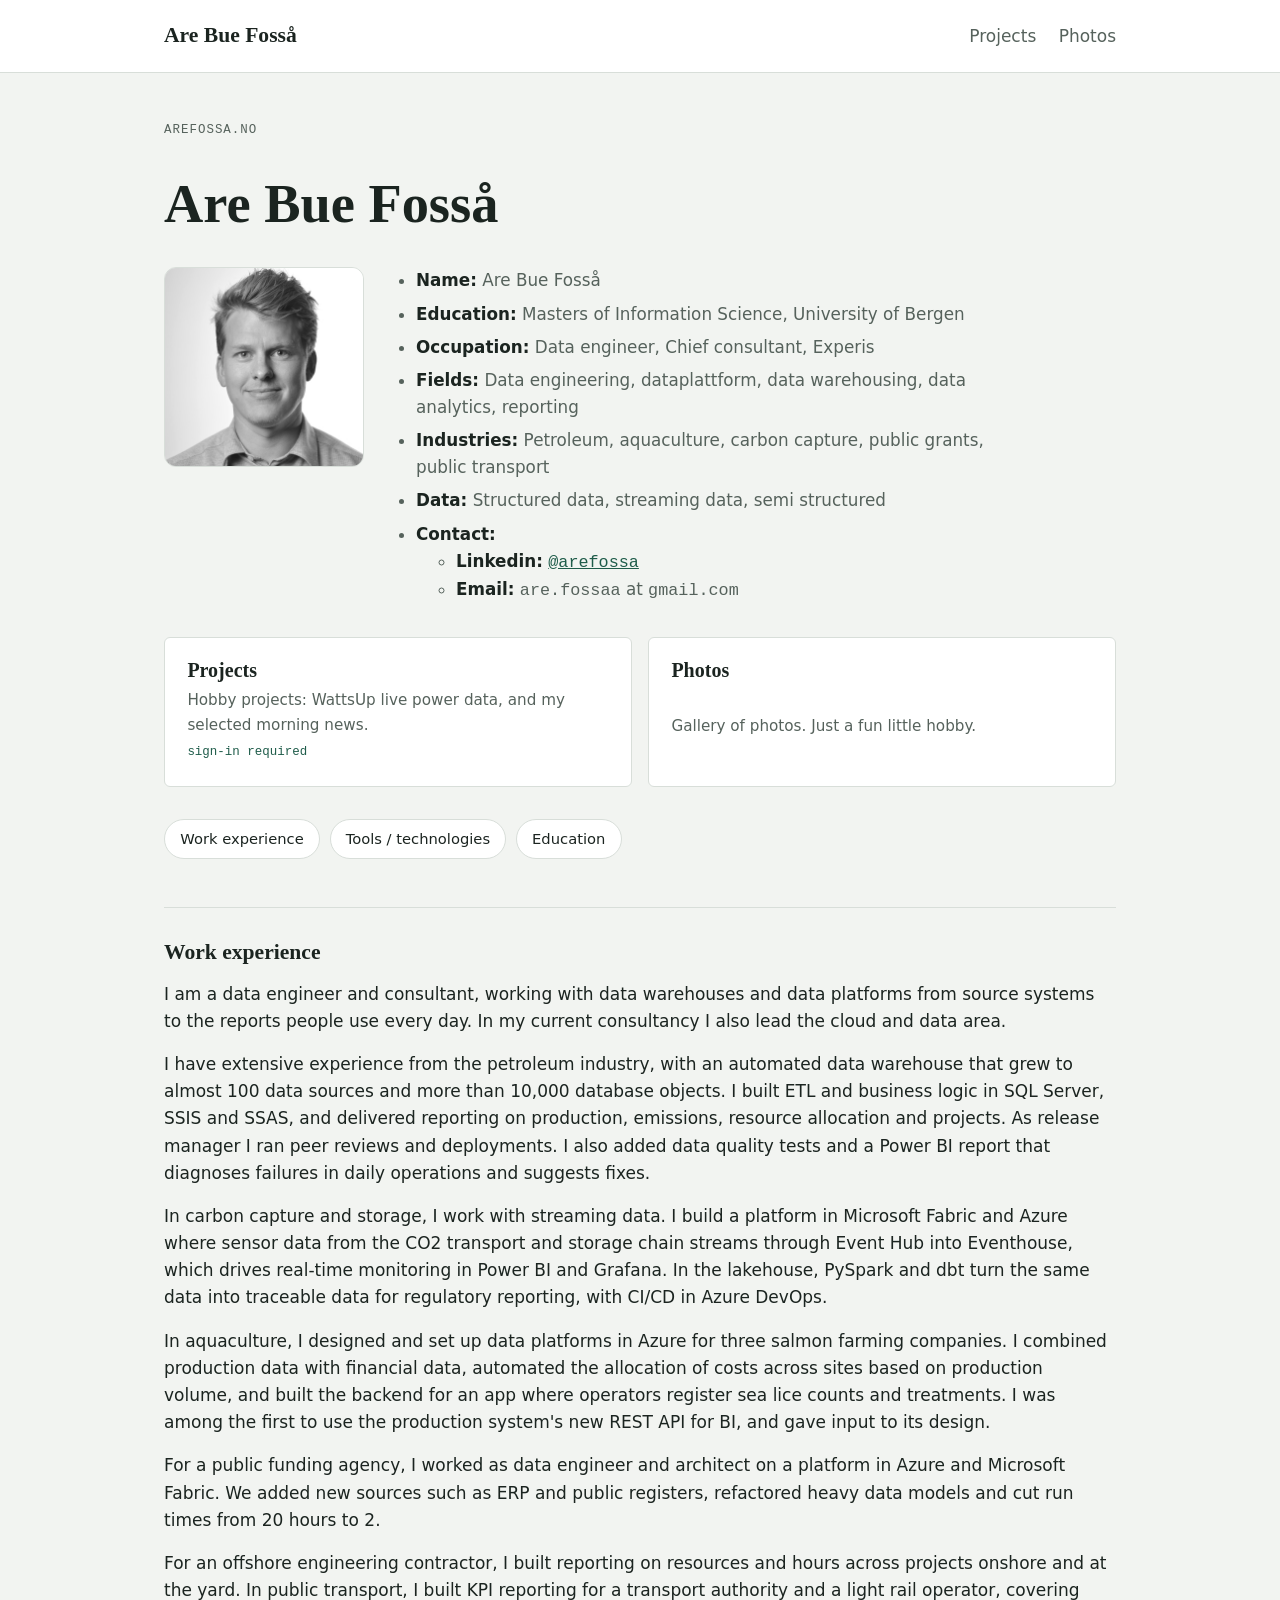
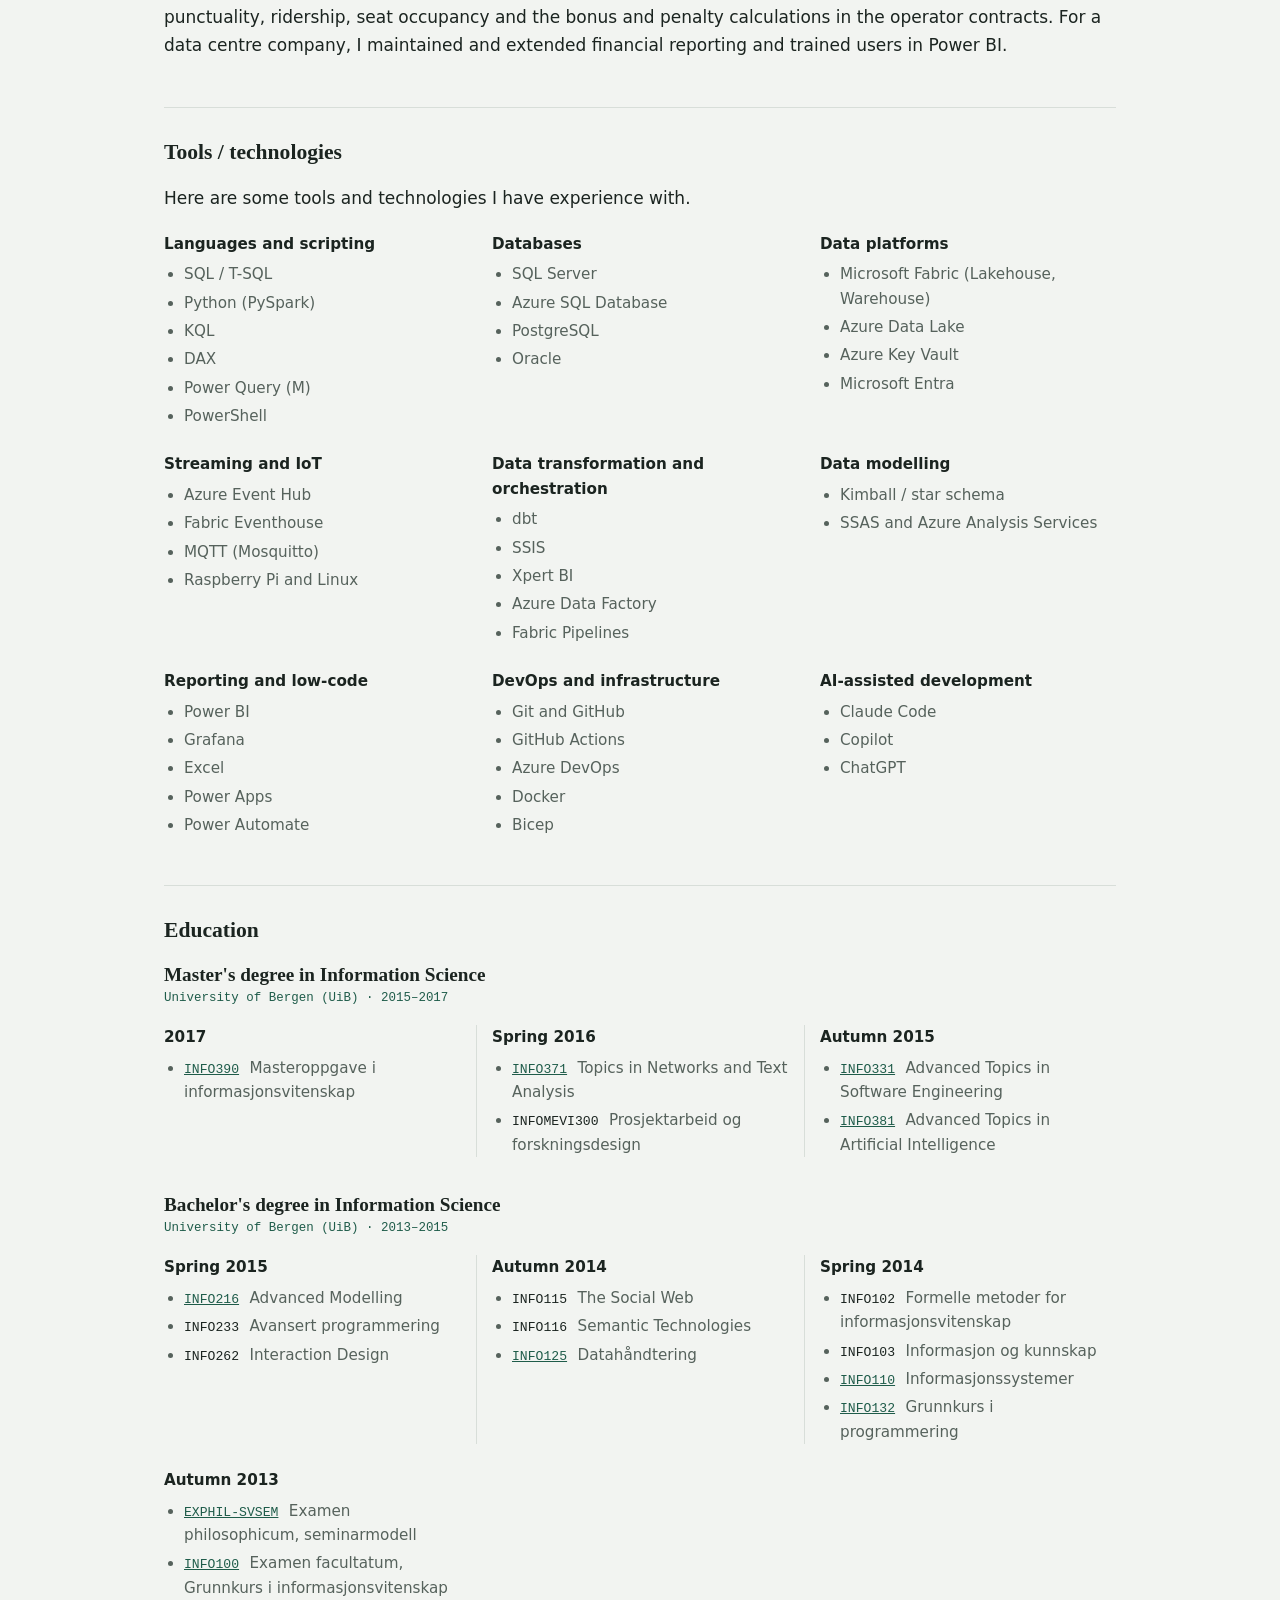
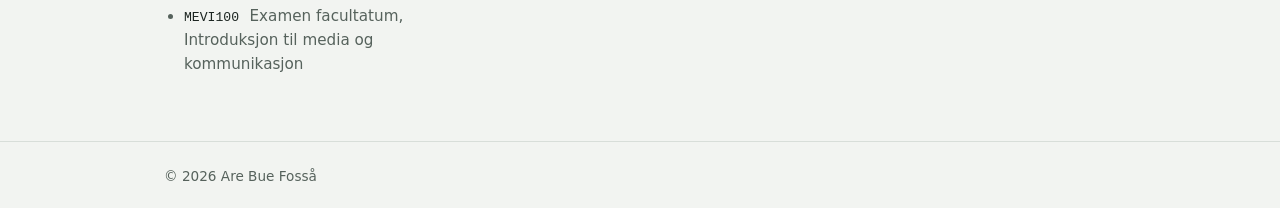
==== commit 0e3670bc: "omstrukturerte menyvalgene" ====
--- a/index.html
+++ b/index.html
@@ -13,7 +13,6 @@
     <div class="wrap">
       <a class="brand" href="/">Are Bue Fosså</a>
       <nav class="site-nav" aria-label="Main">
-        <a href="/#experience">Work experience</a>
         <a href="/projects/">Projects</a>
         <a href="/photos/">Photos</a>
       </nav>
@@ -46,12 +45,6 @@
 
       <ul class="tiles">
         <li>
-          <a class="tile" href="#experience">
-            <h2>Work experience</h2>
-            <p>About my work, and deliveries.</p>
-          </a>
-        </li>
-        <li>
           <a class="tile" href="/projects/">
             <h2>Projects</h2>
             <p>Hobby projects: WattsUp live power data, and my selected morning news.</p>
@@ -65,6 +58,13 @@
           </a>
         </li>
       </ul>
+
+      <!-- Snarveier ned til seksjonene under, mindre enn flisene over. -->
+      <nav class="jump" aria-label="On this page">
+        <a href="#experience">Work experience</a>
+        <a href="#skills">Tools / technologies</a>
+        <a href="#education">Education</a>
+      </nav>
 
       <section class="experience" id="experience" aria-labelledby="experience-title">
         <h2 id="experience-title">Work experience</h2>
--- a/assets/style.css
+++ b/assets/style.css
@@ -99,7 +99,21 @@
 .prose { display: grid; gap: 1rem; }
 .prose p { margin: 0; }
 
-/* Forsiden: Work experience under flisene, litt ekstra luft over og en tynn strek som skille. */
+/* Forsiden: små knapper under flisene som glir ned til seksjonene. */
+.jump { display: flex; flex-wrap: wrap; gap: 0.6rem; }
+.jump a {
+  padding: 0.45rem 0.95rem;
+  background: var(--surface);
+  border: 1px solid var(--line);
+  border-radius: 999px;
+  color: var(--fg);
+  font-size: 0.92rem;
+  text-decoration: none;
+  transition: border-color 0.15s ease, color 0.15s ease;
+}
+.jump a:hover, .jump a:focus-visible { border-color: var(--accent); color: var(--accent); }
+
+/* Forsiden: seksjonene under flisene, litt ekstra luft over og en tynn strek som skille. */
 .experience, .skills, .education { display: grid; gap: 1rem; margin-top: 1rem; padding-top: 2rem; border-top: 1px solid var(--line); }
 
 /* Forsiden: Tools / technologies og semestrene i Education. En overskrift og en punktliste per
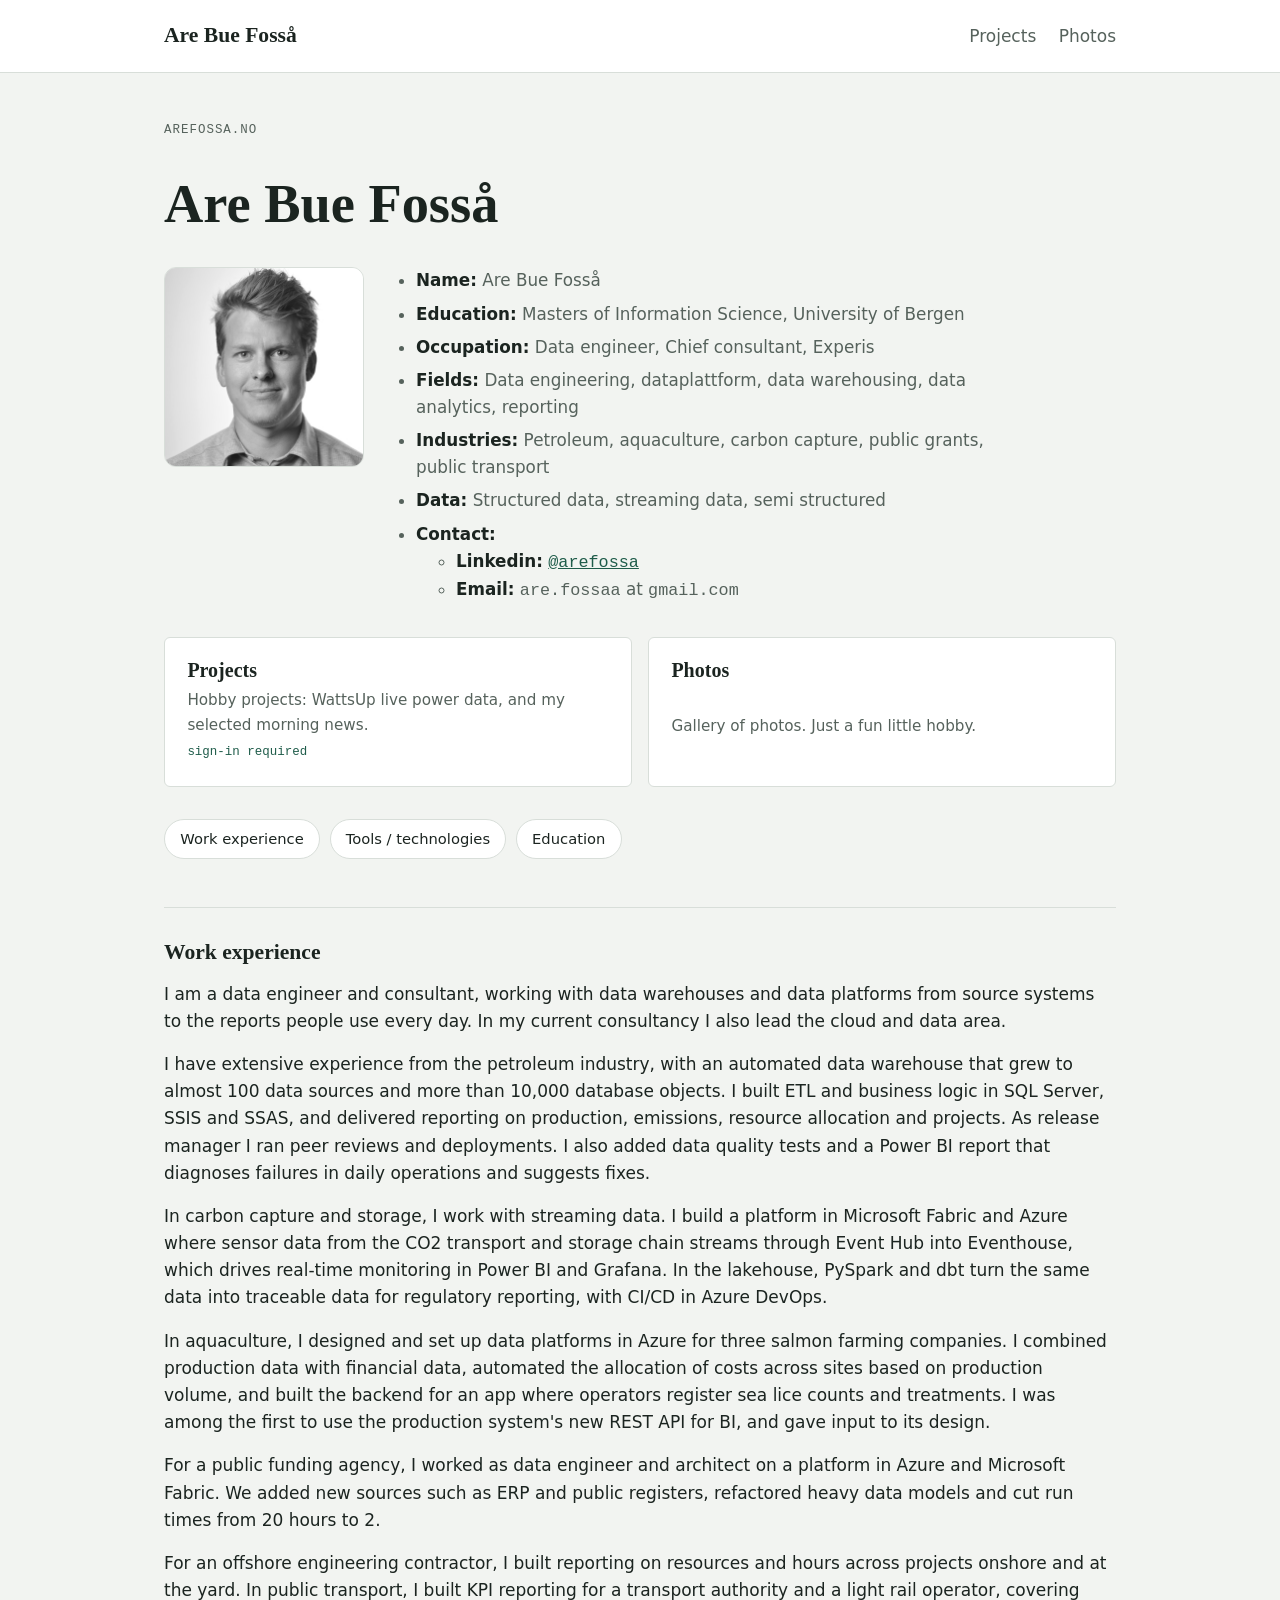
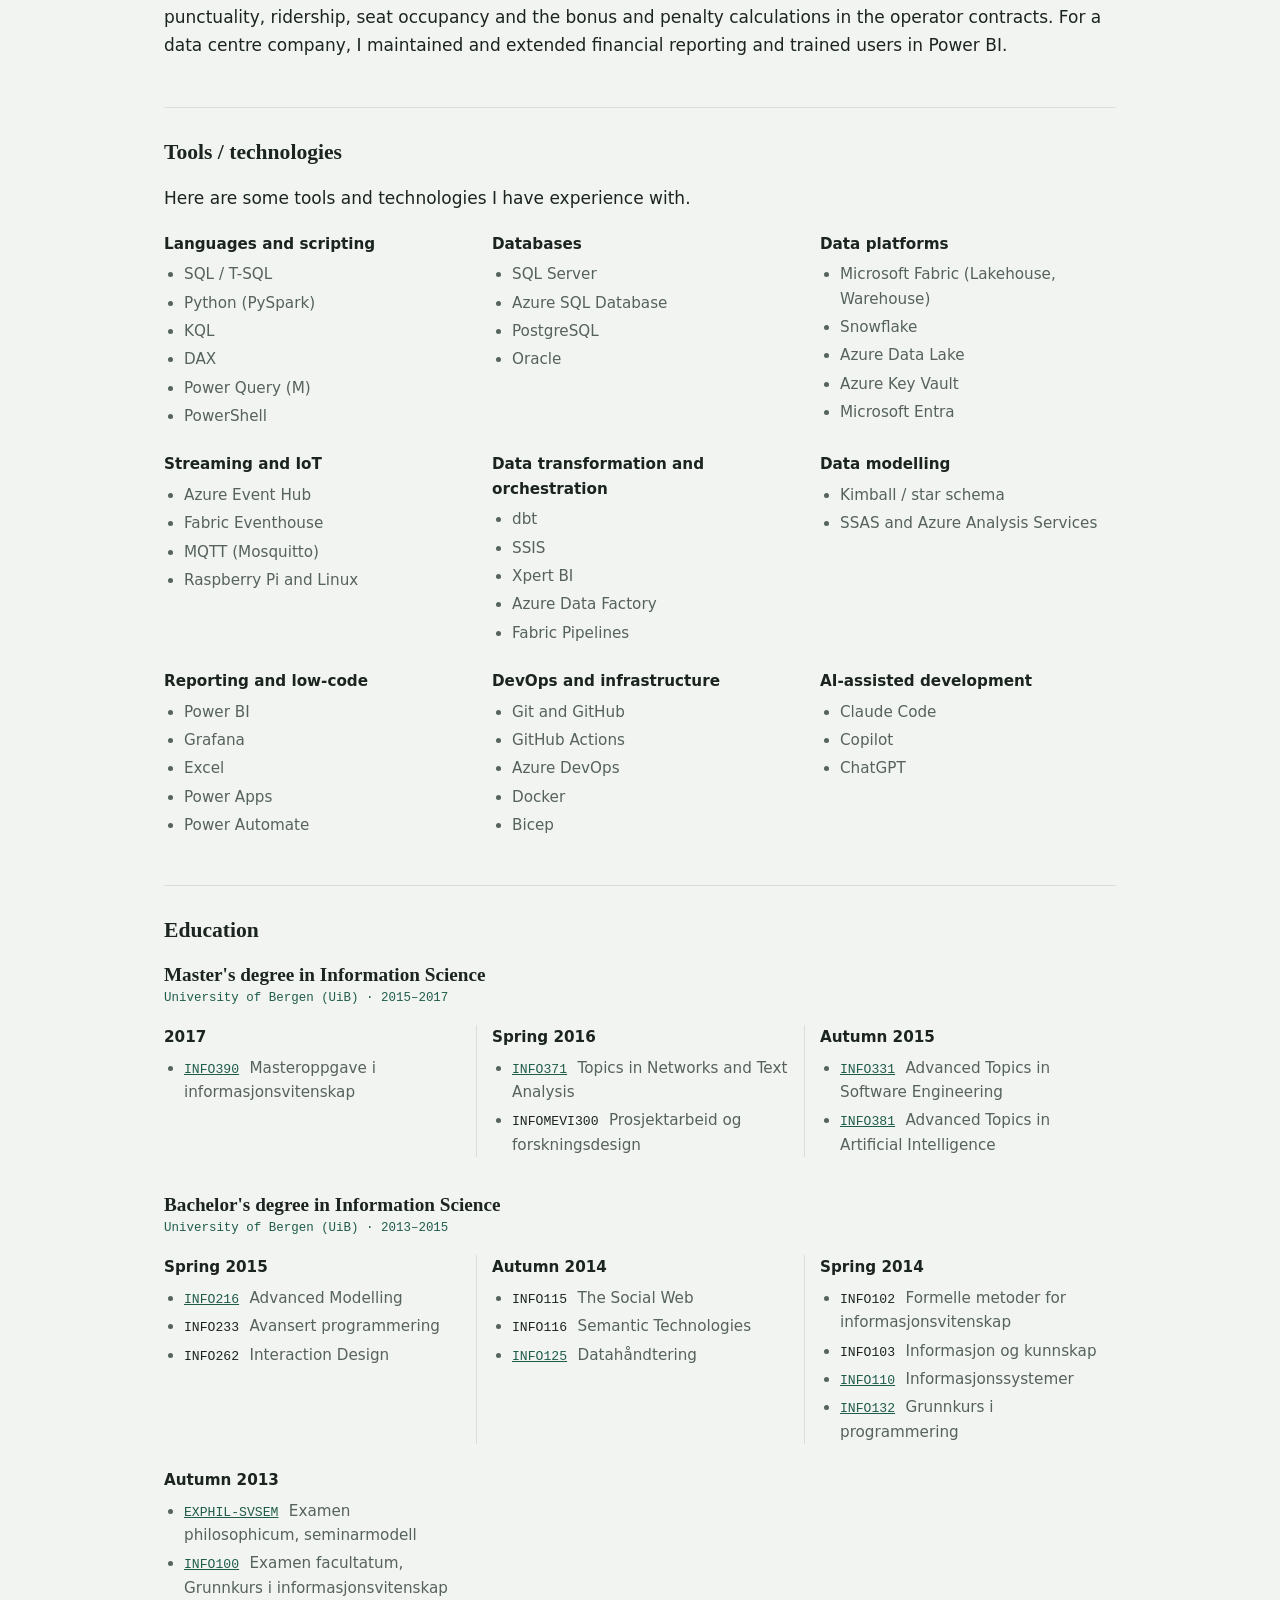
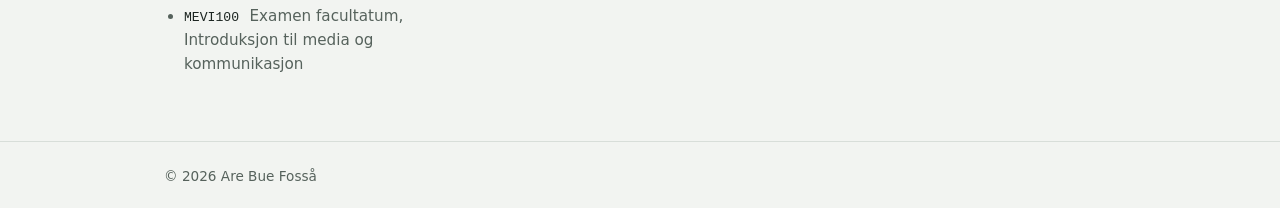
==== commit 7dab8354: "la til snowflake i technologies" ====
--- a/index.html
+++ b/index.html
@@ -131,6 +131,7 @@
             <h3>Data platforms</h3>
             <ul>
               <li>Microsoft Fabric (Lakehouse, Warehouse)</li>
+              <li>Snowflake</li>
               <li>Azure Data Lake</li>
               <li>Azure Key Vault</li>
               <li>Microsoft Entra</li>
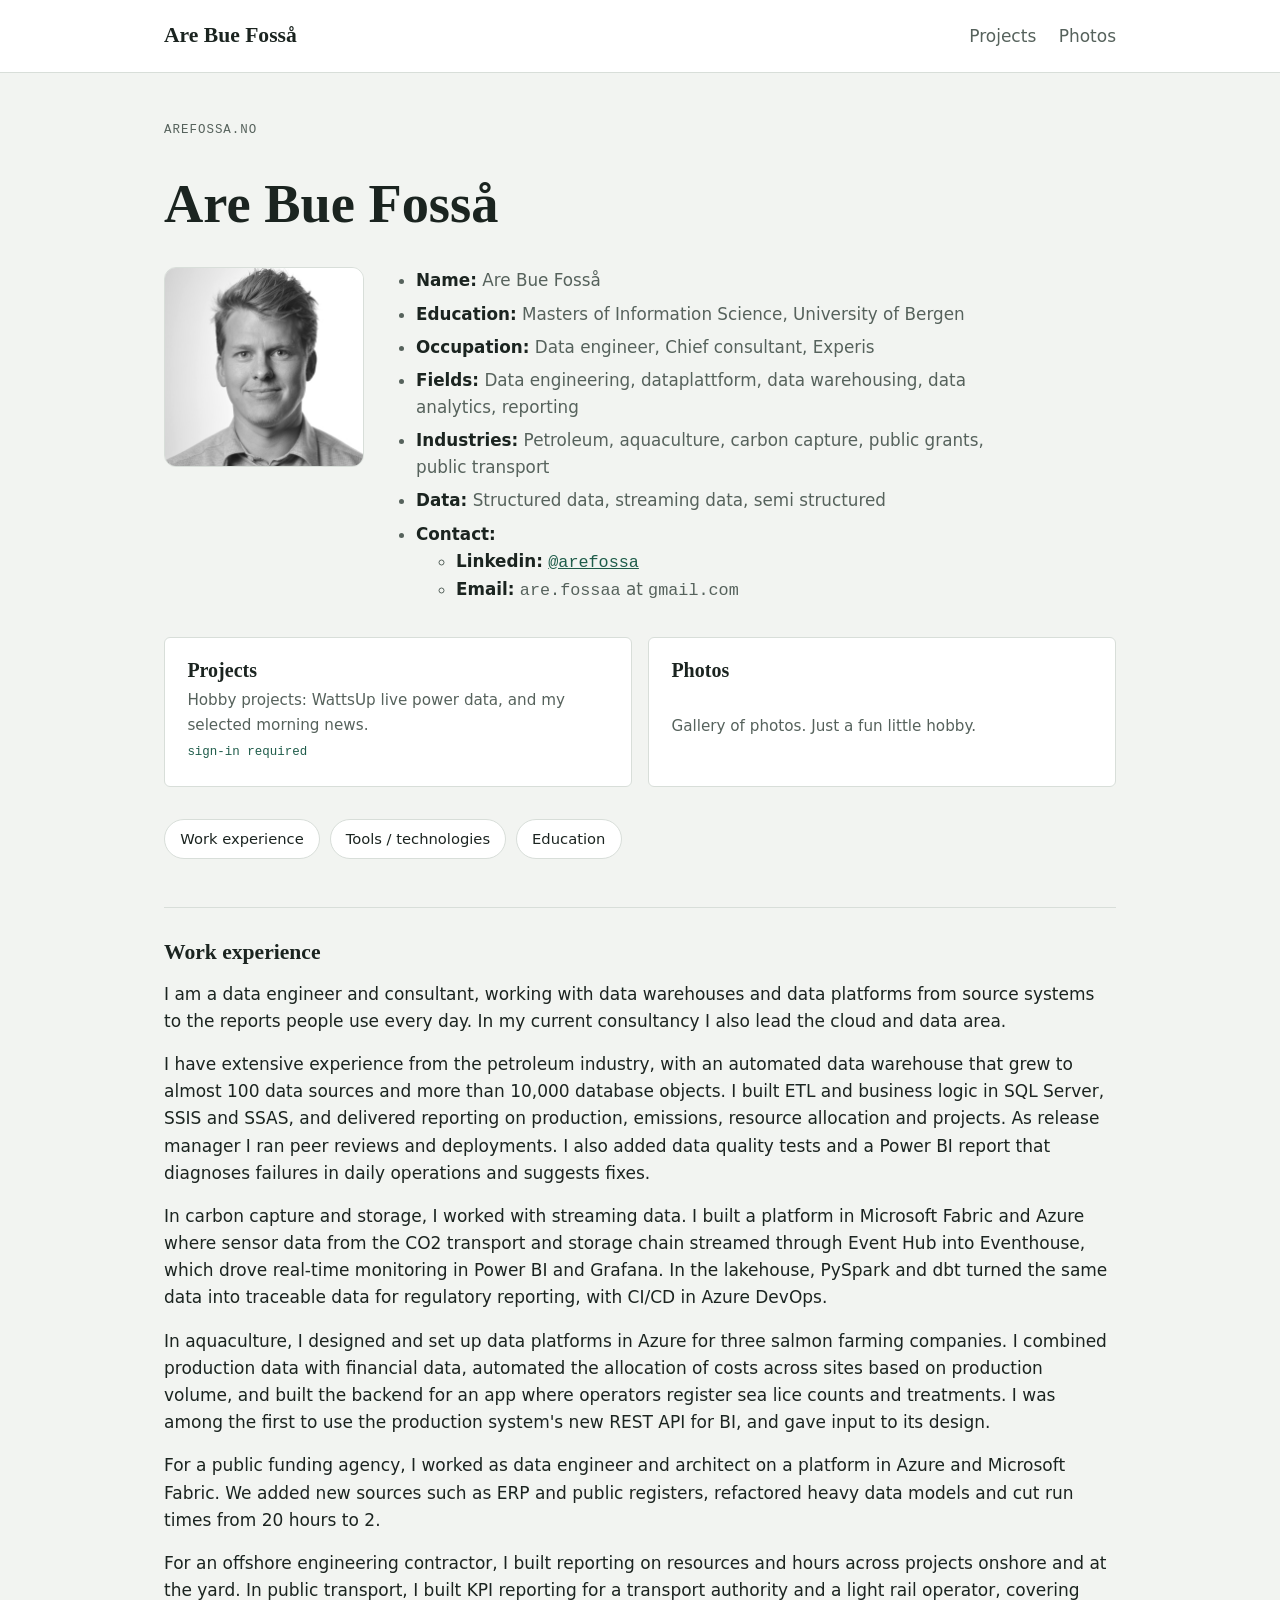
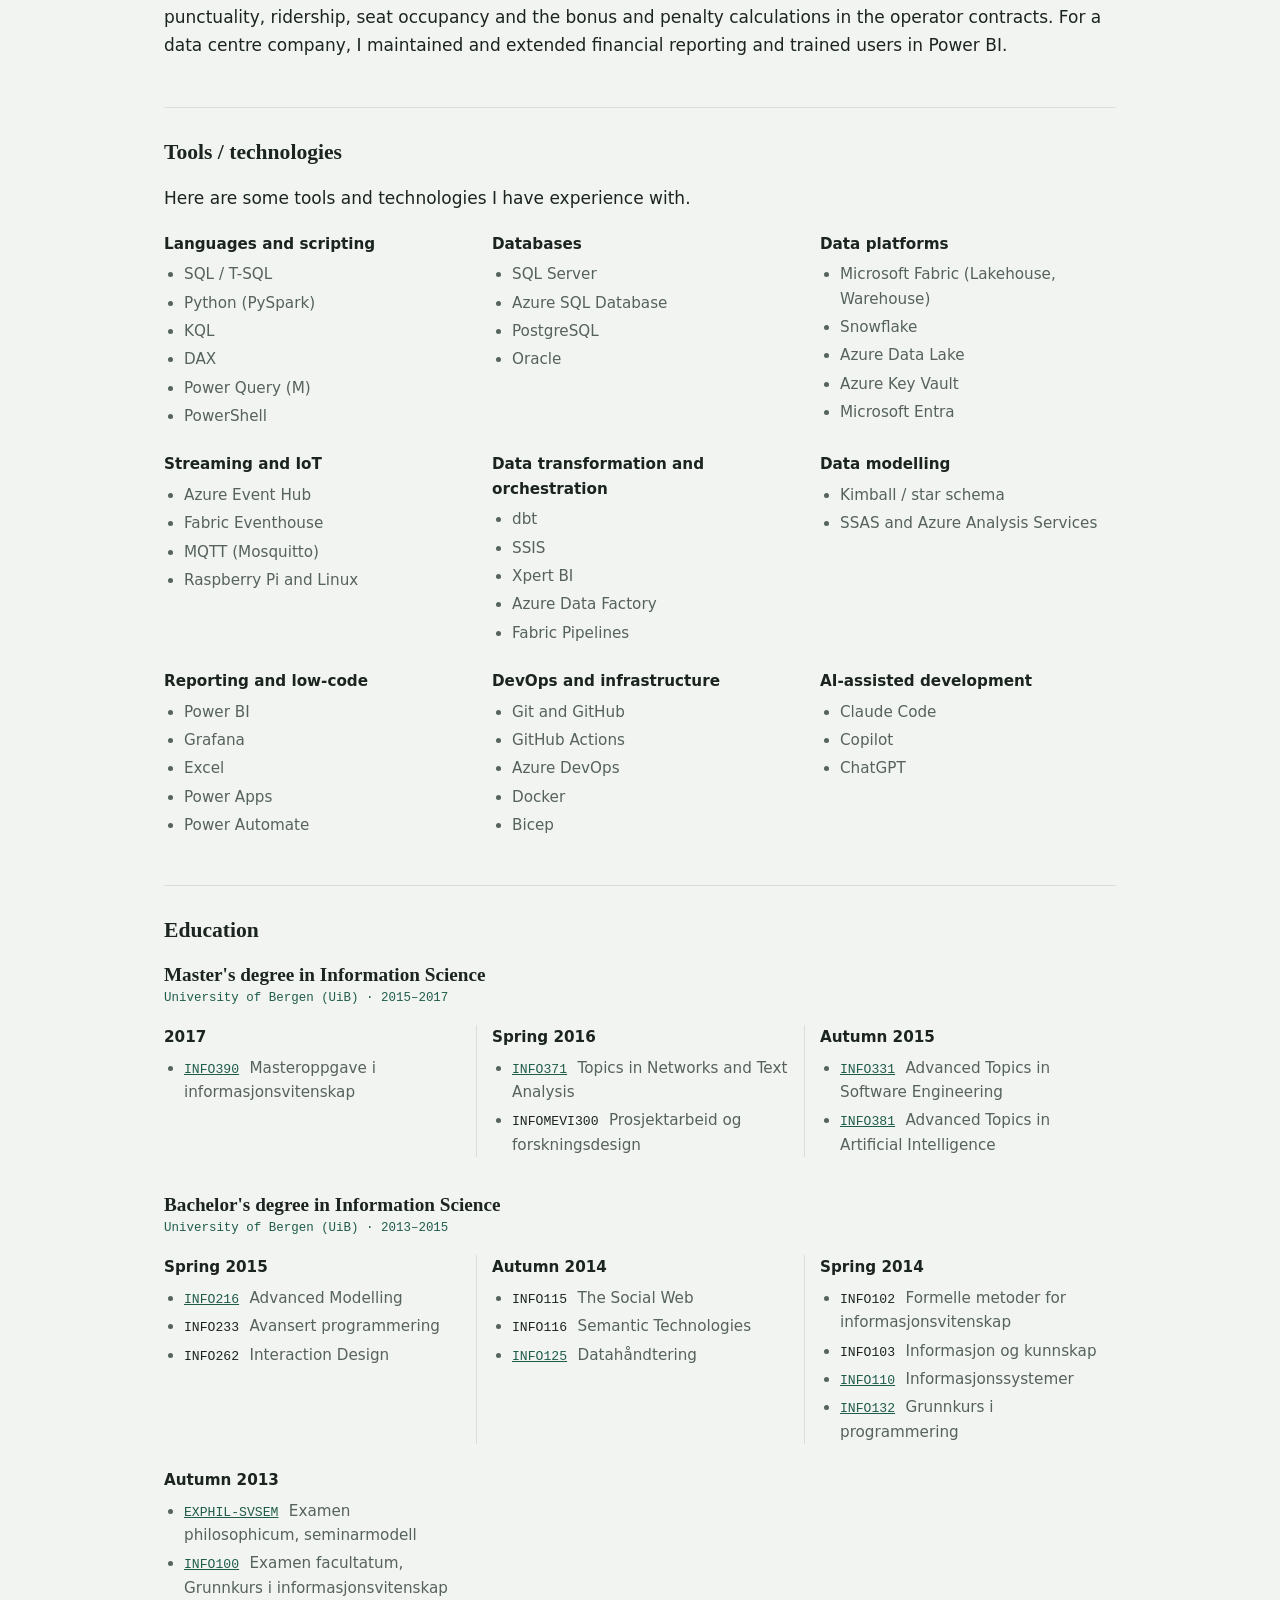
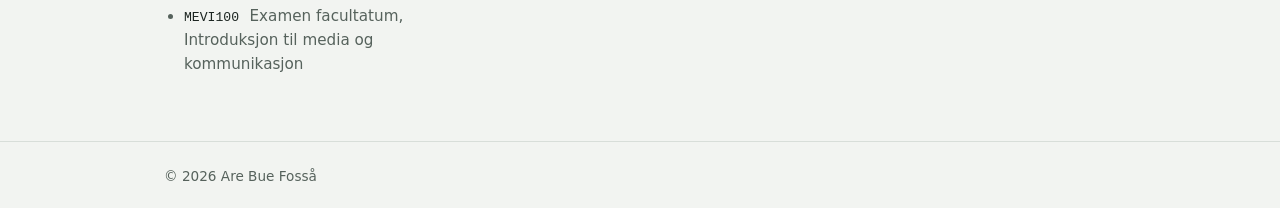
==== commit fe07d7ab: "endret fra nåtid til fortid cc" ====
--- a/index.html
+++ b/index.html
@@ -78,10 +78,10 @@
             allocation and projects. As release manager I ran peer reviews and deployments. I also added data
             quality tests and a Power BI report that diagnoses failures in daily operations and suggests
             fixes.</p>
-          <p>In carbon capture and storage, I work with streaming data. I build a platform in Microsoft Fabric
-            and Azure where sensor data from the CO2 transport and storage chain streams through Event Hub
-            into Eventhouse, which drives real-time monitoring in Power BI and Grafana. In the lakehouse,
-            PySpark and dbt turn the same data into traceable data for regulatory reporting, with CI/CD in
+          <p>In carbon capture and storage, I worked with streaming data. I built a platform in Microsoft Fabric
+            and Azure where sensor data from the CO2 transport and storage chain streamed through Event Hub
+            into Eventhouse, which drove real-time monitoring in Power BI and Grafana. In the lakehouse,
+            PySpark and dbt turned the same data into traceable data for regulatory reporting, with CI/CD in
             Azure DevOps.</p>
           <p>In aquaculture, I designed and set up data platforms in Azure for three salmon farming companies.
             I combined production data with financial data, automated the allocation of costs across sites
--- a/assets/style.css
+++ b/assets/style.css
@@ -240,9 +240,15 @@
   background: var(--stage);
   border-radius: 6px;
   overflow: hidden;
+  /* Siden kan rulles loddrett over bildet, men knip i rammen zoomer bildet (photos.js), ikke siden.
+     Når bildet er zoomet, tar skriptet alle bevegelser, så det kan dras i alle retninger. */
   touch-action: pan-y;
-}
-.frame img { display: block; width: 100%; height: 100%; object-fit: contain; }
+  user-select: none;
+  -webkit-user-select: none;
+}
+.frame.is-zoomed { touch-action: none; cursor: grab; }
+.frame.is-zoomed:active { cursor: grabbing; }
+.frame img { display: block; width: 100%; height: 100%; object-fit: contain; transform-origin: 0 0; -webkit-user-drag: none; }
 .stage figcaption { display: flex; flex-wrap: wrap; align-items: baseline; gap: 0.2rem 1rem; }
 .stage .title { font-family: var(--font-display); font-weight: 700; font-size: 1.15rem; }
 .stage .when, .stage .count { font-family: var(--font-mono); font-size: 0.8rem; color: var(--muted); }
